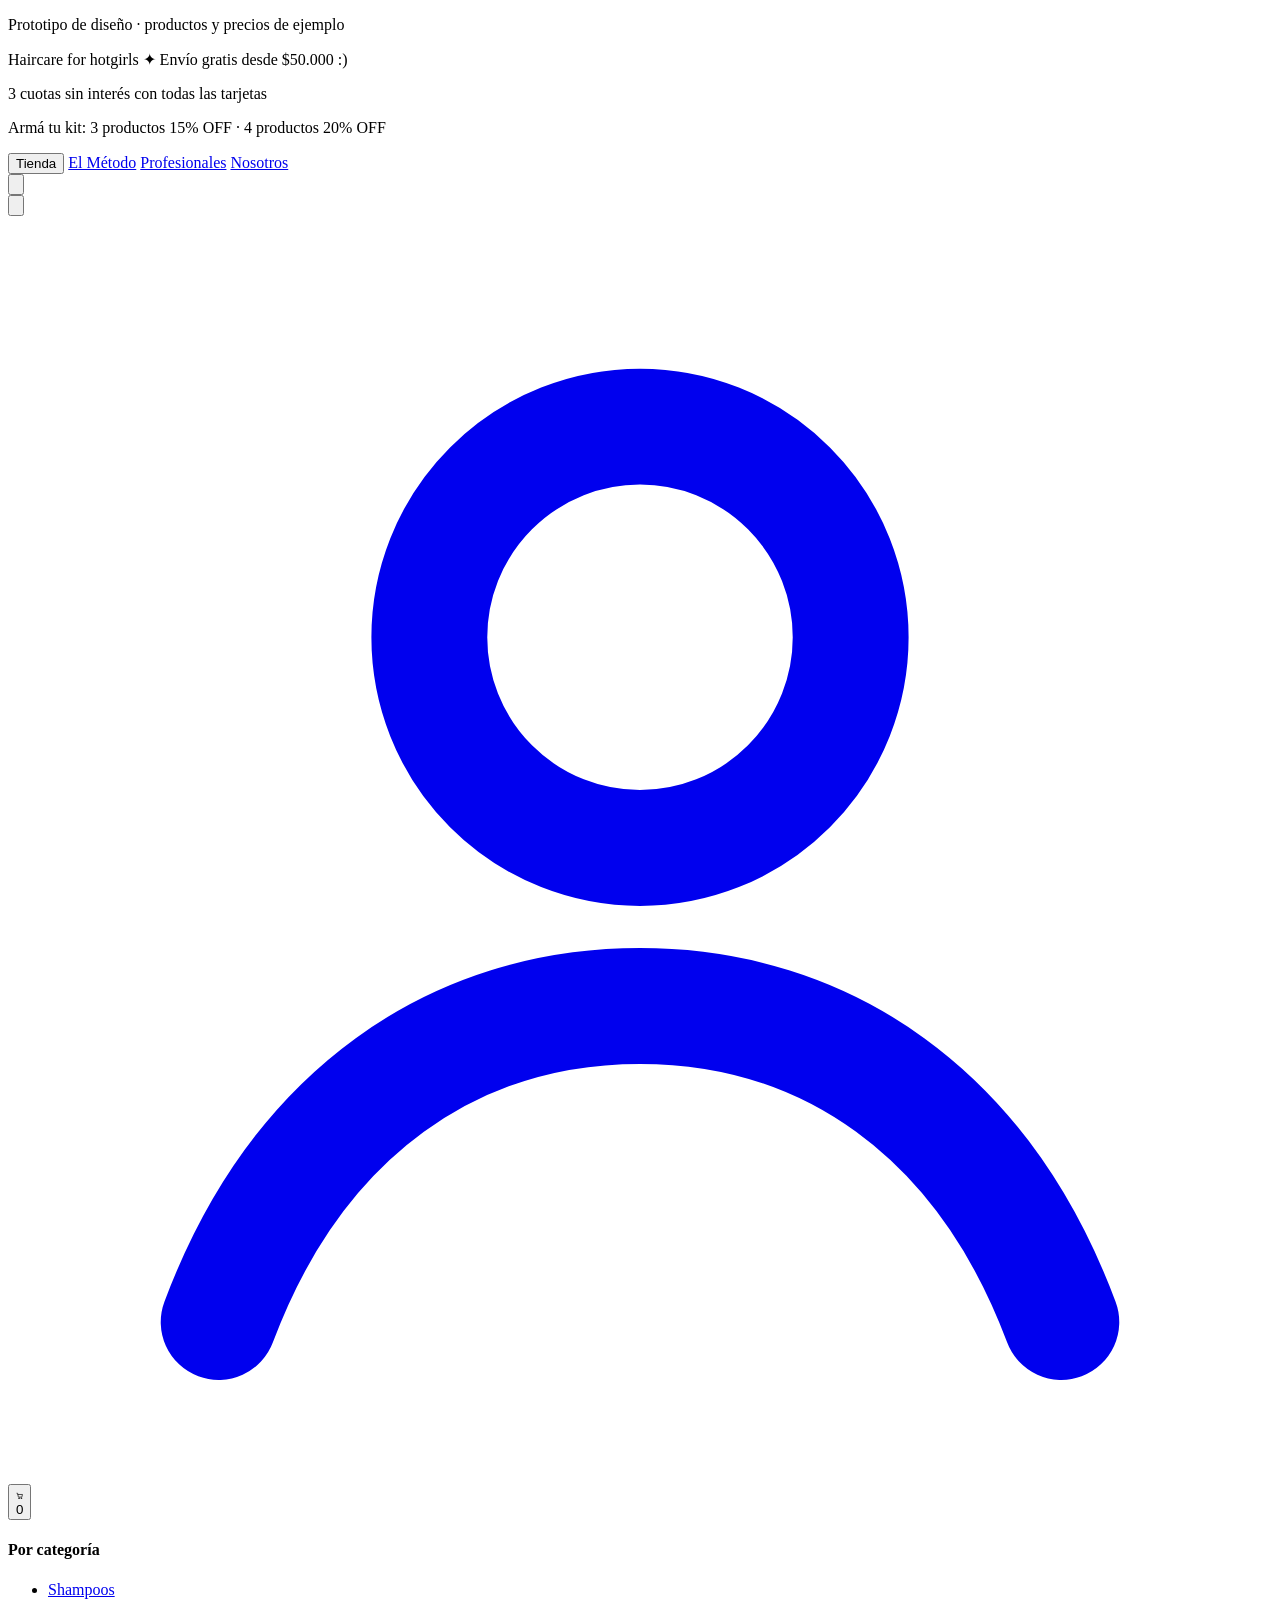
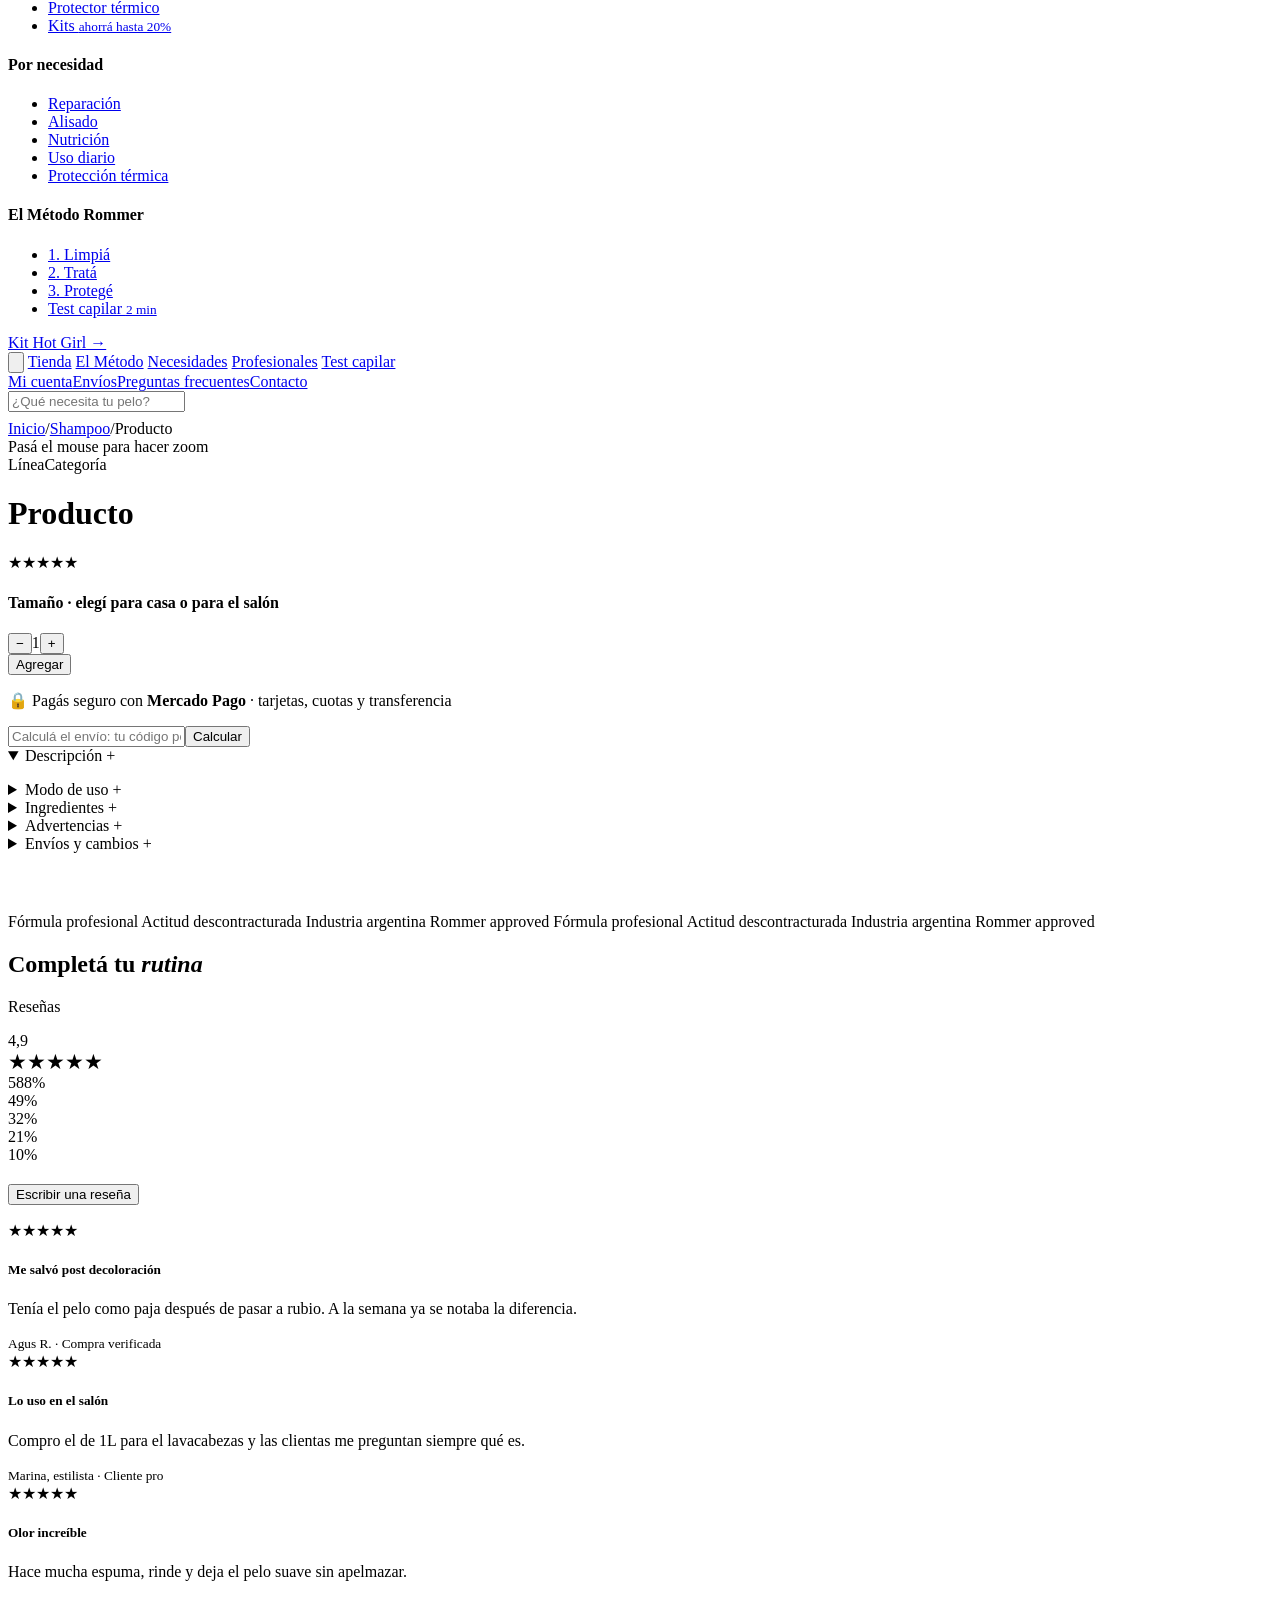
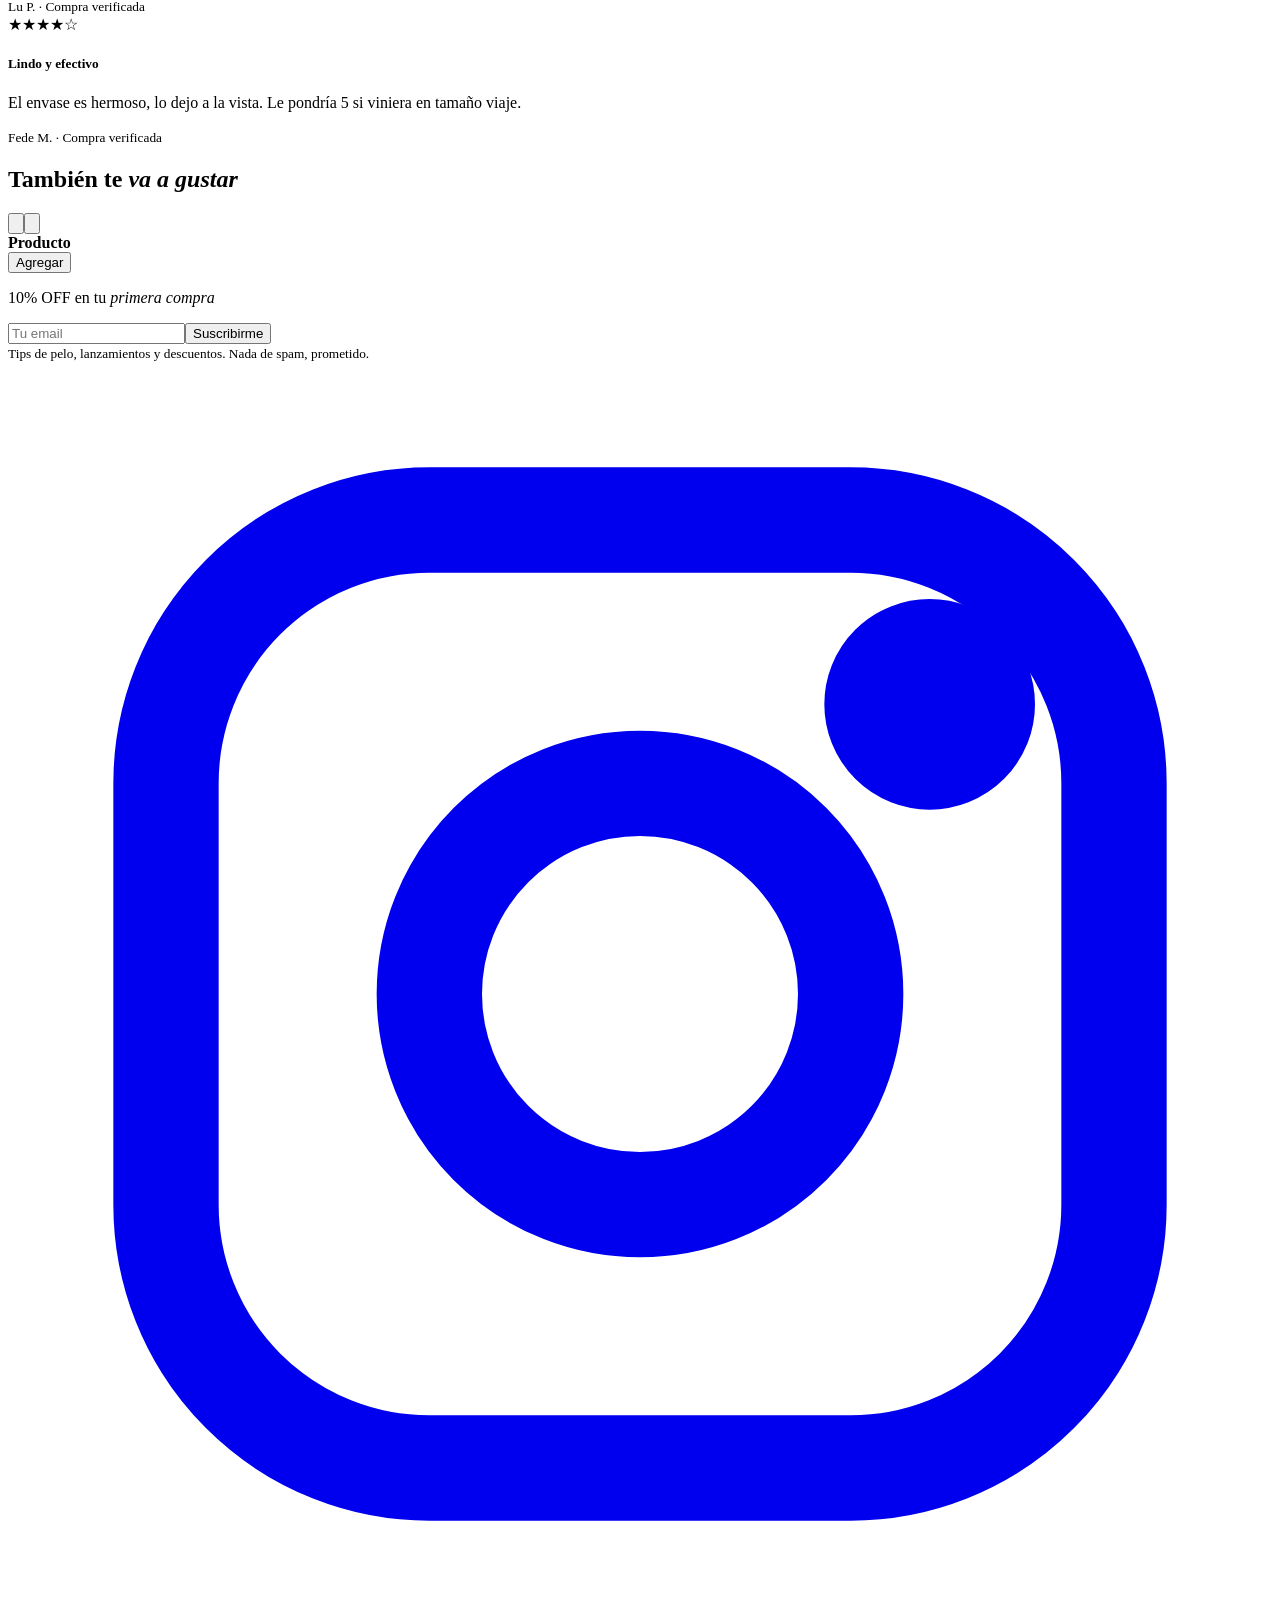
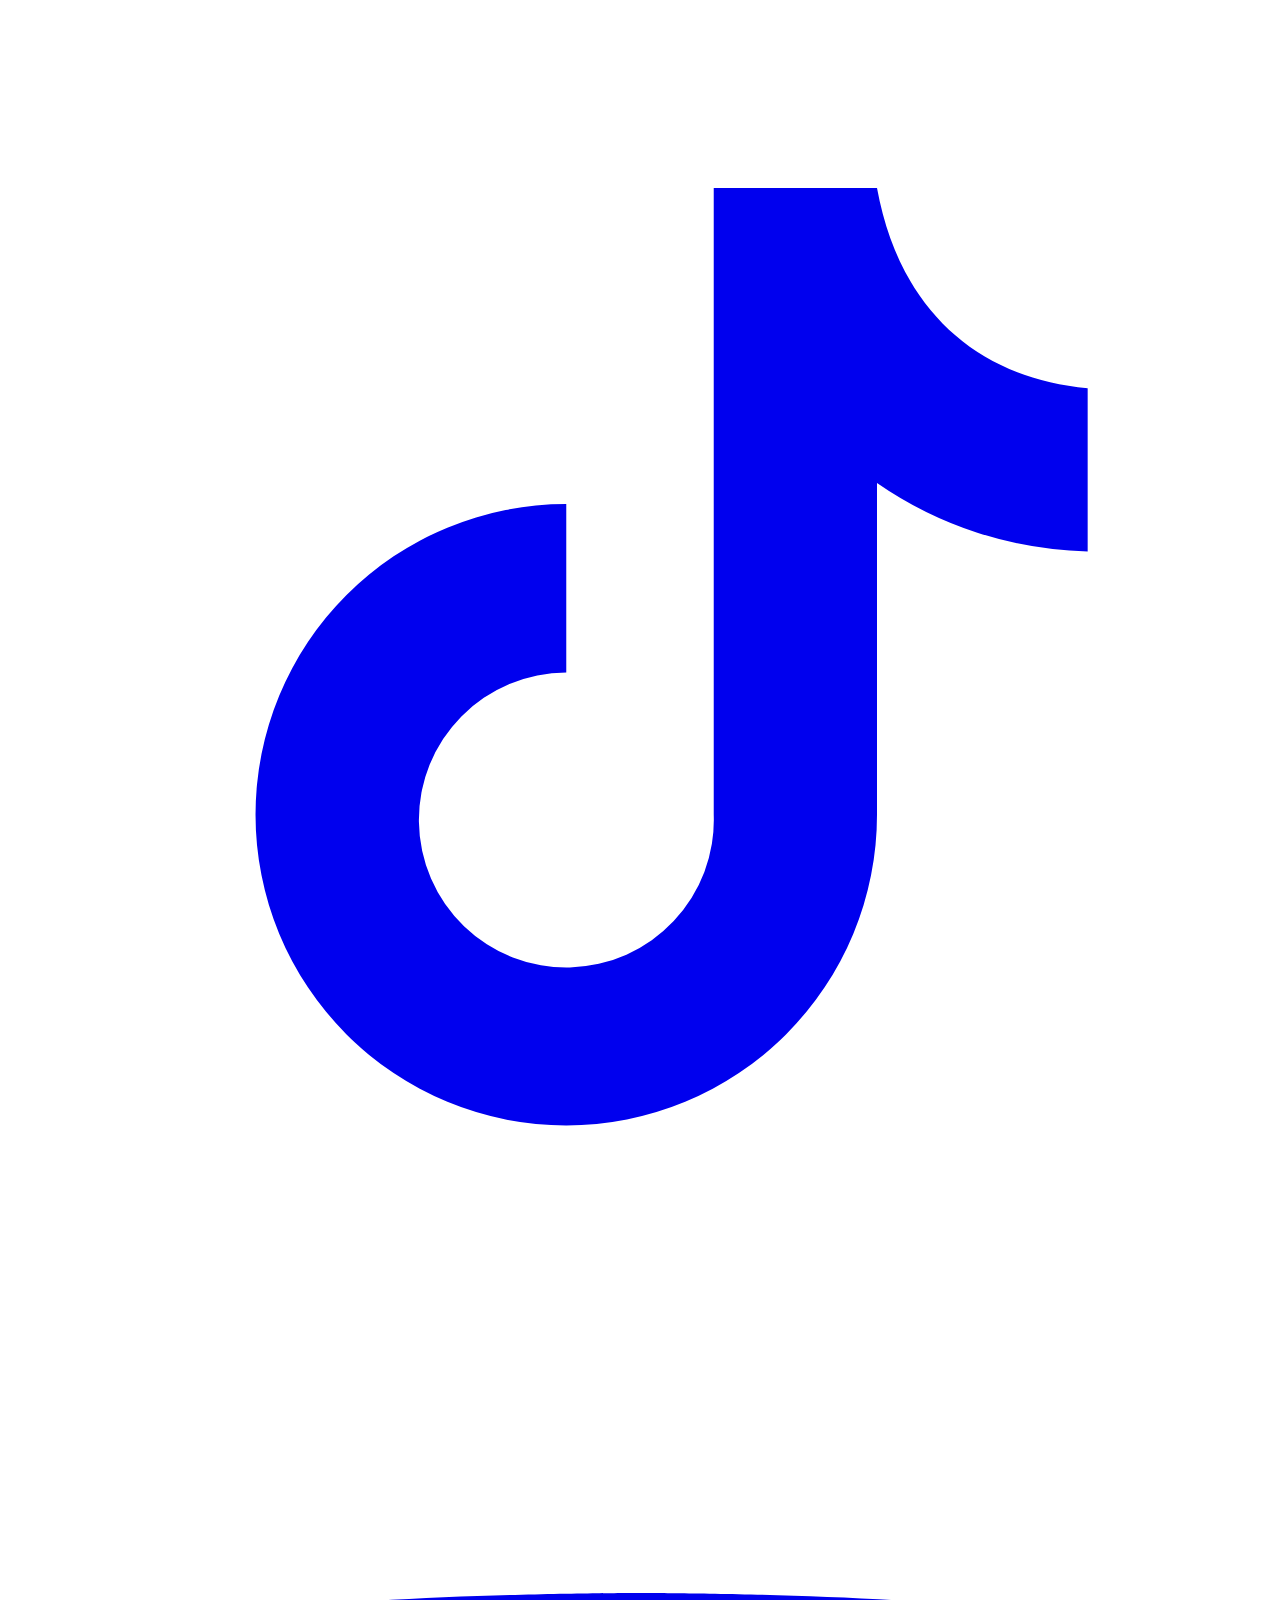
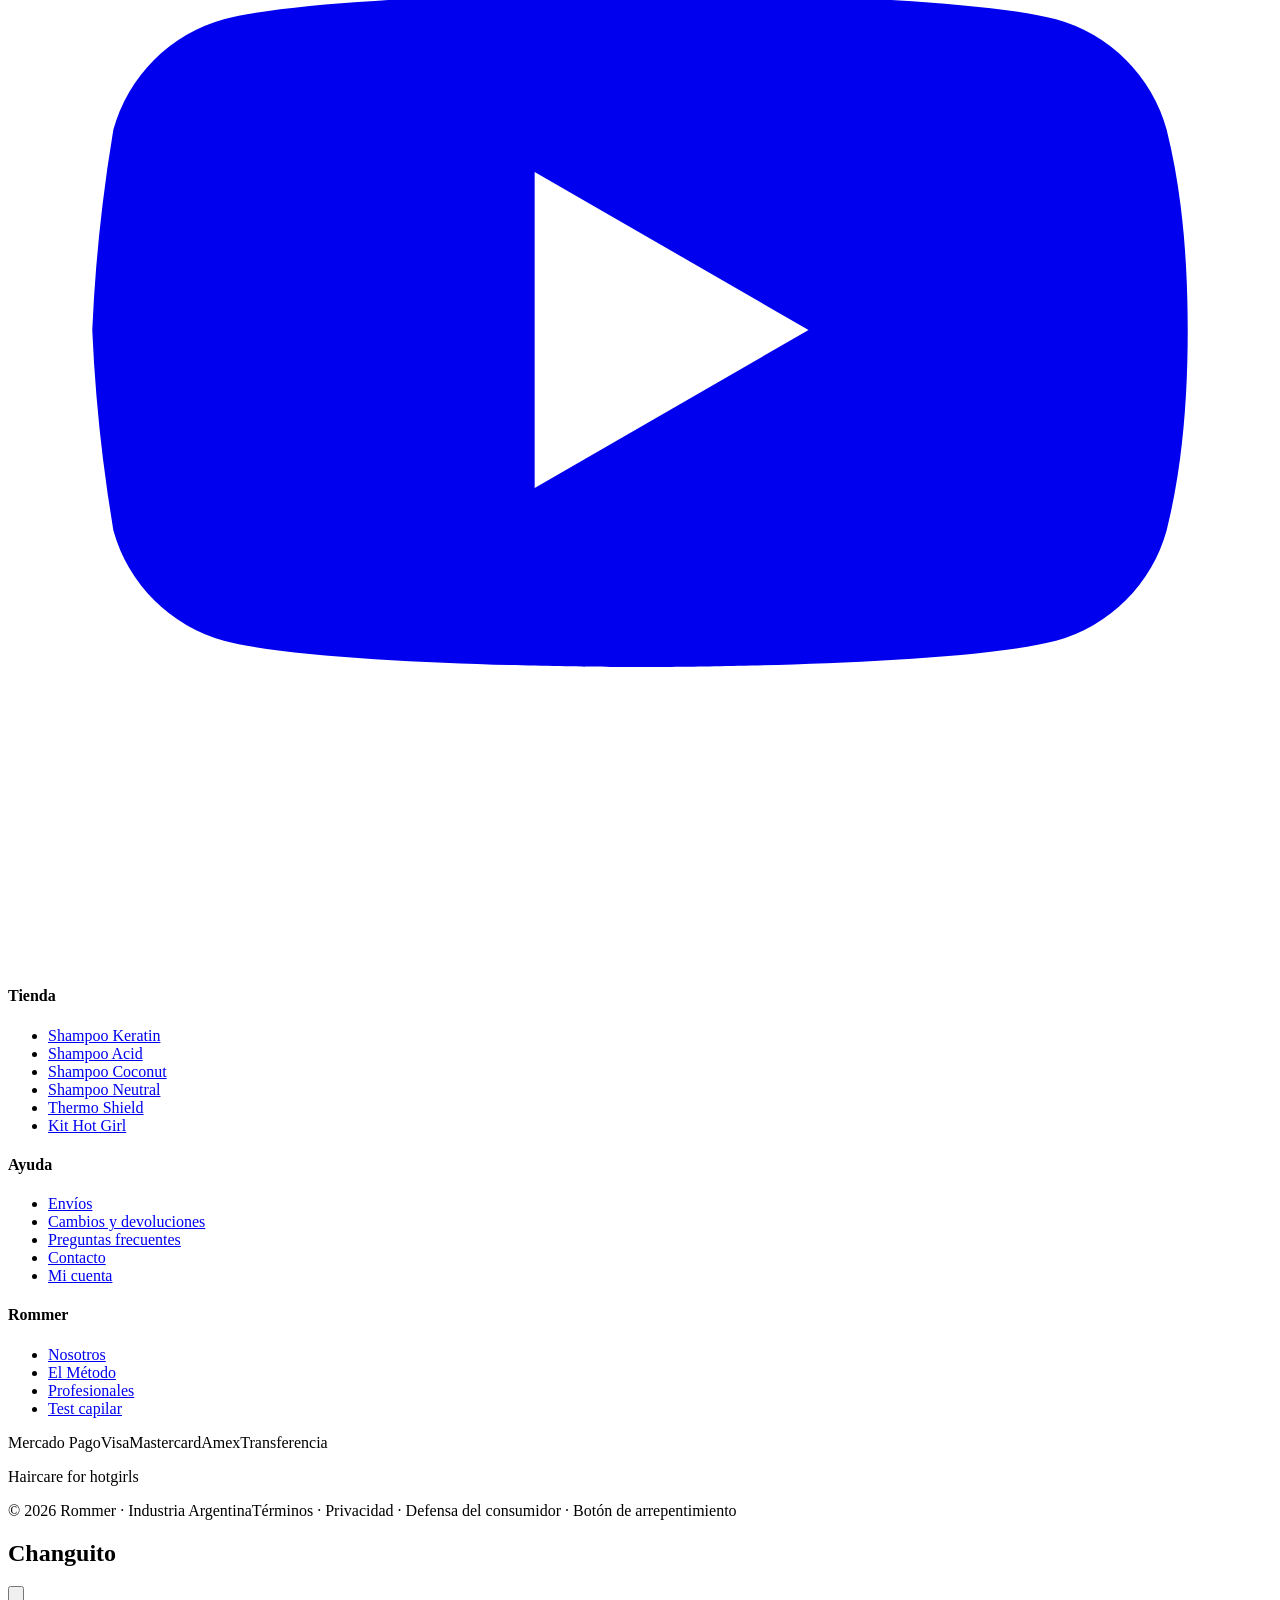
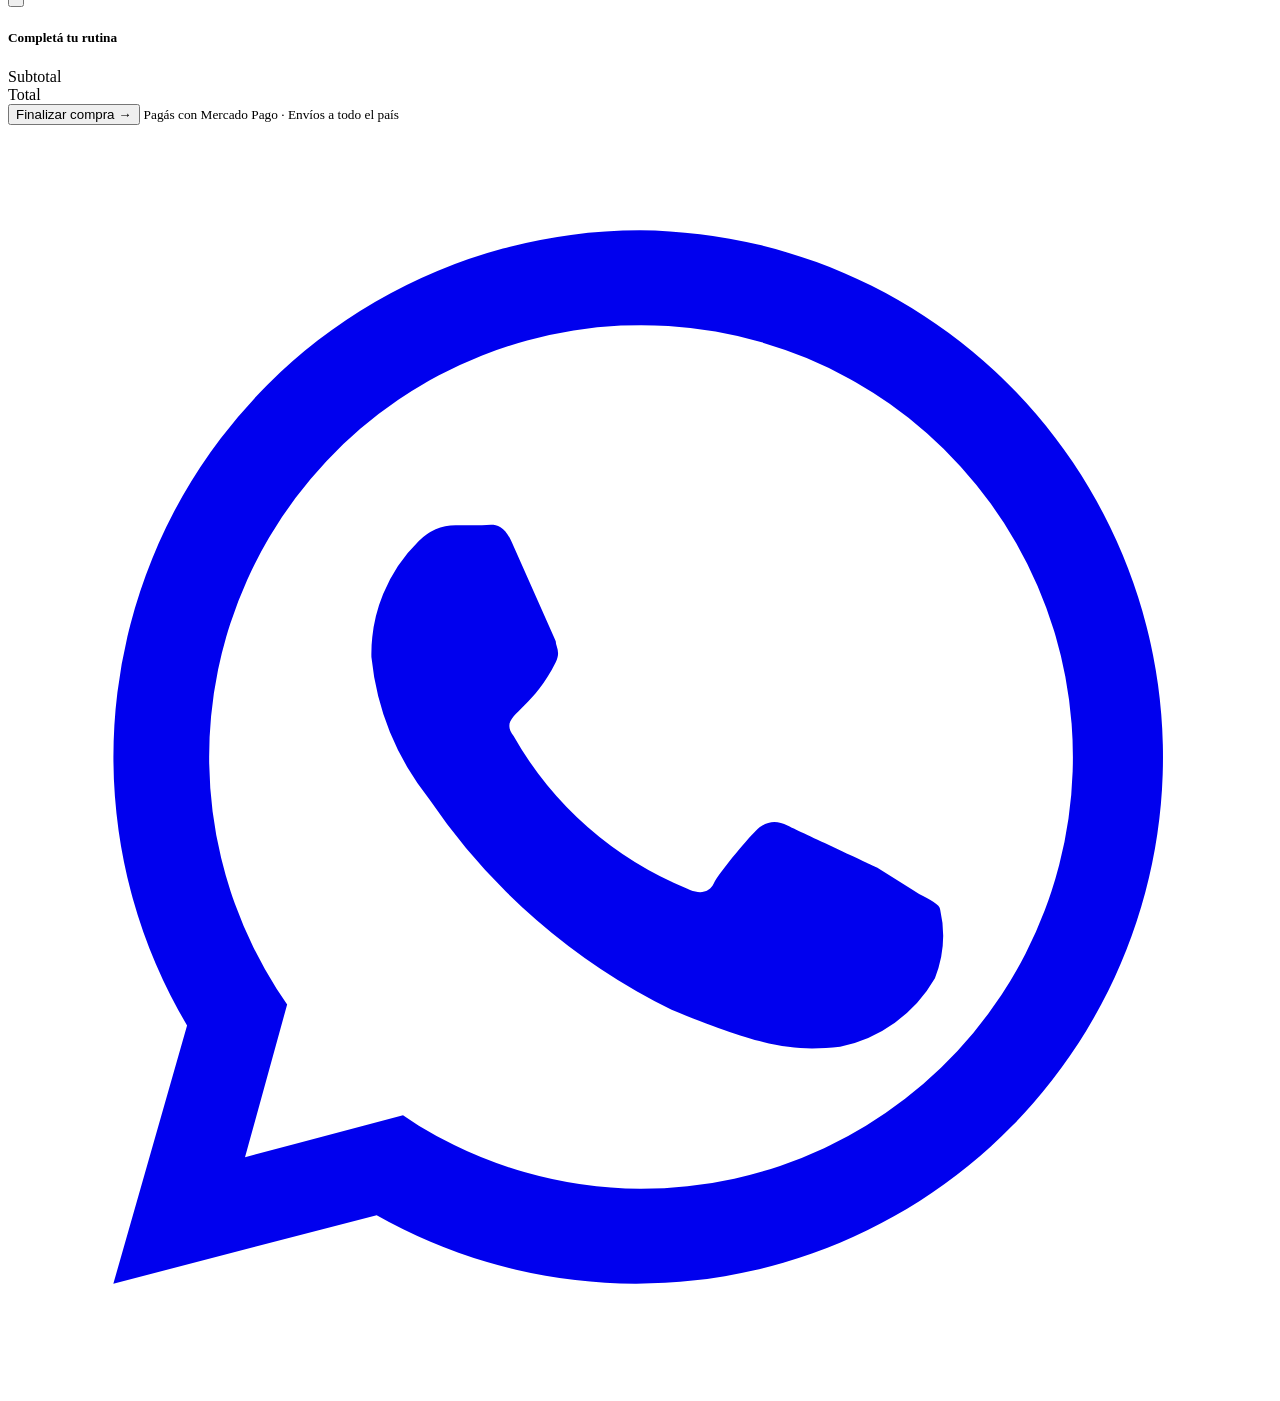
==== producto.html @ e4140d69 "Add files via upload" ====
<!doctype html>
<html lang="es-AR">
<head>
<meta charset="utf-8">
<meta name="viewport" content="width=device-width, initial-scale=1">
<title>Producto — Rommer</title>
<meta name="description" content="Rommer: fórmula profesional, actitud descontracturada. Shampoo, acondicionador, máscaras y tratamientos para usar en casa o en el salón.">
<link rel="preload" href="assets/fonts/blur-medium.woff2" as="font" type="font/woff2" crossorigin>
<link rel="preload" href="assets/fonts/fredoka-latin-standard-normal.woff2" as="font" type="font/woff2" crossorigin>
<link rel="preload" href="assets/fonts/inter-latin-wght-normal.woff2" as="font" type="font/woff2" crossorigin>
<link rel="stylesheet" href="vendor/swiper-bundle.min.css">
<link rel="stylesheet" href="vendor/lenis.css">
<link rel="stylesheet" href="assets/css/rommer.css">
</head>
<body data-page="product">

<!-- 1. Barra de anuncio -->
<div class="announce" role="region" aria-label="Novedades">
  <div class="announce__pill">
    <p class="announce__msg">Prototipo de diseño · productos y precios de ejemplo</p>
    <p class="announce__msg">Haircare for hotgirls ✦ Envío gratis desde $50.000 :)</p>
    <p class="announce__msg">3 cuotas sin interés con todas las tarjetas</p>
    <p class="announce__msg">Armá tu kit: 3 productos 15% OFF · 4 productos 20% OFF</p>
  </div>
</div>

<!-- 2. Header -->
<header class="header">
  <div class="header__bar">
    <nav class="header__nav" aria-label="Principal">
      <button class="js-mega" aria-expanded="false" aria-controls="mega">Tienda</button>
      <a href="index.html#metodo">El Método</a>
      <a href="index.html#profesionales">Profesionales</a>
      <a href="#" class="js-soon" data-soon="La página Nosotros la armamos en la próxima etapa">Nosotros</a>
    </nav>
    <button class="icon-btn burger js-burger" aria-label="Abrir menú"><svg viewBox="0 0 24 24" fill="none" stroke="currentColor" stroke-width="2.2" stroke-linecap="round"><path d="M4 8h16M4 16h11"/></svg></button>
    <a class="header__logo" href="index.html" aria-label="Rommer, inicio"><span class="logo-img"></span></a>
    <div class="header__actions">
      <button class="icon-btn js-search" aria-label="Buscar"><svg viewBox="0 0 24 24" fill="none" stroke="currentColor" stroke-width="2.2" stroke-linecap="round"><circle cx="11" cy="11" r="6.5"/><path d="m20 20-4-4"/></svg></button>
      <a class="icon-btn header__search-desk js-soon" href="#" data-soon="Mi cuenta la conecta WooCommerce en WordPress" aria-label="Mi cuenta"><svg viewBox="0 0 24 24" fill="none" stroke="currentColor" stroke-width="2.2" stroke-linecap="round"><circle cx="12" cy="8" r="4"/><path d="M4 21c1.5-4 4.5-6 8-6s6.5 2 8 6"/></svg></a>
      <button class="icon-btn cart-btn js-open-cart" aria-label="Abrir changuito"><svg viewBox="0 0 24 24" fill="none" stroke="currentColor" stroke-width="2.2" stroke-linecap="round" stroke-linejoin="round"><path d="M3 4h2.2l2.3 11.2a1.5 1.5 0 0 0 1.5 1.2h8.6a1.5 1.5 0 0 0 1.5-1.1L21 8H6.2"/><circle cx="9.5" cy="20" r="1.3"/><circle cx="17" cy="20" r="1.3"/></svg><span class="cart-count">0</span></button>
    </div>
  </div>
  <!-- Mega-menú -->
  <div class="mega" id="mega">
    <div><h4>Por categoría</h4><ul>
      <li><a href="index.html#mas-vendidos">Shampoos</a></li><li><a href="producto.html#thermo-shield">Protector térmico</a></li><li><a href="producto.html#kit-hot-girl">Kits <small>ahorrá hasta 20%</small></a></li></ul></div>
    <div><h4>Por necesidad</h4><ul>
      <li><a href="producto.html#shampoo-keratin">Reparación</a></li><li><a href="producto.html#shampoo-acid">Alisado</a></li><li><a href="producto.html#shampoo-coconut">Nutrición</a></li><li><a href="producto.html#shampoo-neutral">Uso diario</a></li><li><a href="producto.html#thermo-shield">Protección térmica</a></li></ul></div>
    <div><h4>El Método Rommer</h4><ul>
      <li><a href="index.html#metodo">1. Limpiá</a></li><li><a href="index.html#metodo">2. Tratá</a></li><li><a href="index.html#metodo">3. Protegé</a></li><li><a href="#" class="js-quiz">Test capilar <small>2 min</small></a></li></ul></div>
    <a class="mega__feature" href="producto.html#kit-hot-girl"><img src="assets/img/m-hotgirls.webp" alt="" loading="lazy" style="object-position:50% 30%"><span class="btn btn--cream btn--sm">Kit Hot Girl →</span></a>
  </div>
</header>

<!-- Menú mobile -->
<nav class="mmenu" aria-label="Menú mobile">
  <button class="icon-btn mmenu__close js-close" aria-label="Cerrar menú"><svg viewBox="0 0 24 24" fill="none" stroke="currentColor" stroke-width="2.2" stroke-linecap="round"><path d="M6 6l12 12M18 6 6 18"/></svg></button>
  <a class="big" href="index.html#mas-vendidos">Tienda</a>
  <a class="big" href="index.html#metodo">El Método</a>
  <a class="big" href="index.html#necesidades">Necesidades</a>
  <a class="big" href="index.html#profesionales">Profesionales</a>
  <a class="big js-quiz" href="#">Test capilar</a>
  <div class="mmenu__small"><a href="#">Mi cuenta</a><a href="#">Envíos</a><a href="#">Preguntas frecuentes</a><a href="#">Contacto</a></div>
</nav>

<!-- Buscador -->
<div class="search" role="dialog" aria-label="Buscar productos">
  <div class="search__box">
    <input class="search__input" type="search" placeholder="¿Qué necesita tu pelo?" aria-label="Buscar">
    <div class="search__results"></div>
  </div>
</div>

<main style="padding-top:8px">
  <div class="wrap">
    <nav class="crumbs" aria-label="Migas"><a href="index.html">Inicio</a><span>/</span><a href="index.html#mas-vendidos" class="js-p-crumb-cat">Shampoo</a><span>/</span><span class="js-p-name">Producto</span></nav>
    <div class="pdp">
      <!-- Galería -->
      <div class="gallery">
        <div class="gallery__thumbs"></div>
        <div class="gallery__main">
          <div class="swiper"><div class="swiper-wrapper"></div><div class="swiper-pagination"></div></div>
          <span class="zoom-hint">Pasá el mouse para hacer zoom</span>
          <span class="sticker spin-slow" data-sticker="proheart" style="z-index:3"></span>
        </div>
      </div>
      <!-- Info -->
      <div class="info">
        <div class="info__top"><span class="chip js-p-badge" hidden></span><span class="chip chip--line js-p-line">Línea</span><span class="chip chip--pink js-p-cat">Categoría</span></div>
        <h1 class="display js-p-name">Producto</h1>
        <div class="info__rating"><span class="stars">★★★★★</span><a href="#resenas" class="js-p-rating"></a></div>
        <p class="info__desc"><strong class="js-p-claim"></strong> <span class="js-p-desc"></span></p>
        <div class="price"><span class="price__now"></span><span class="price__was" hidden></span><span class="price__off" hidden></span><span class="price__cuotas"></span></div>
        <div class="opt"><h4>Tamaño <span>· elegí para casa o para el salón</span></h4><div class="sizes"></div></div>
        <div class="buy">
          <div class="qty"><button type="button" data-pq="-1" aria-label="Restar">−</button><output>1</output><button type="button" data-pq="1" aria-label="Sumar">+</button></div>
          <button class="add-btn js-buy" type="button"><span>Agregar</span><span class="js-buy-total"></span></button>
        </div>
        <p class="mp-note">🔒 Pagás seguro con <b>Mercado Pago</b> · tarjetas, cuotas y transferencia</p>
        <form class="ship-calc"><input inputmode="numeric" placeholder="Calculá el envío: tu código postal" aria-label="Código postal"><button class="btn btn--ink btn--sm" type="submit">Calcular</button></form>
        <div class="ship-calc__res" aria-live="polite"></div>
        <div class="benefit-chips"></div>
        <div class="acc">
          <details open><summary>Descripción <span class="pm">+</span></summary><div class="acc__body"><p class="js-p-longdesc"></p></div></details>
          <details><summary>Modo de uso <span class="pm">+</span></summary><div class="acc__body"><p class="js-p-uso"></p></div></details>
          <details><summary>Ingredientes <span class="pm">+</span></summary><div class="acc__body"><p class="ingr js-p-ingr"></p></div></details>
          <details><summary>Advertencias <span class="pm">+</span></summary><div class="acc__body"><p>Suspendé el uso si notás alguna reacción desfavorable. Evitá el contacto con los ojos; si ocurre, enjuagá con abundante agua. No dejar al alcance de los niños. Este producto no está formulado para uso en niños.</p></div></details>
          <details><summary>Envíos y cambios <span class="pm">+</span></summary><div class="acc__body"><p>Envíos a todo el país con Andreani y Correo Argentino. Retiro gratis en local. Tenés 30 días para cambios. (Texto de ejemplo.)</p></div></details>
        </div>
      </div>
    </div>
  </div>

  <!-- Marquee -->
  <div class="marquee benefits" style="--dur:40s;margin-top:60px">
    <div class="marquee__track">
      <span class="marquee__item">Fórmula profesional <span class="r-dot"></span> Actitud descontracturada <span class="r-dot"></span> Industria argentina <span class="r-dot"></span> Rommer approved <span class="r-dot"></span></span>
      <span class="marquee__item" aria-hidden="true">Fórmula profesional <span class="r-dot"></span> Actitud descontracturada <span class="r-dot"></span> Industria argentina <span class="r-dot"></span> Rommer approved <span class="r-dot"></span></span>
    </div>
  </div>

  <!-- Completá tu rutina -->
  <section class="section section--tight">
    <div class="routine">
      <div class="section-head reveal"><h2 class="mix">Completá tu <em>rutina</em></h2><span class="sticker float" data-sticker="smiley" style="position:static;width:96px"></span></div>
      <div class="routine__grid"></div>
    </div>
  </section>

  <!-- Reseñas -->
  <section class="section section--tight" id="resenas">
    <div class="wrap rev-sum">
      <div class="reveal">
        <p class="eyebrow"><span class="r-dot"></span>Reseñas</p>
        <div class="rev-sum__score">4,9</div>
        <span class="stars" style="font-size:1.3rem">★★★★★</span>
        <div class="bars">
          <div><span>5</span><i style="--w:88%"></i><span>88%</span></div>
          <div><span>4</span><i style="--w:9%"></i><span>9%</span></div>
          <div><span>3</span><i style="--w:2%"></i><span>2%</span></div>
          <div><span>2</span><i style="--w:1%"></i><span>1%</span></div>
          <div><span>1</span><i style="--w:0%"></i><span>0%</span></div>
        </div>
        <p style="margin-top:20px"><button class="btn btn--line btn--sm js-soon" data-soon="Las reseñas las maneja el plugin de reseñas en WordPress">Escribir una reseña</button></p>
      </div>
      <div class="rev-list">
        <article class="rev-item reveal"><span class="stars">★★★★★</span><h5>Me salvó post decoloración</h5><p>Tenía el pelo como paja después de pasar a rubio. A la semana ya se notaba la diferencia.</p><small>Agus R. · <span class="verified">Compra verificada</span></small></article>
        <article class="rev-item reveal"><span class="stars">★★★★★</span><h5>Lo uso en el salón</h5><p>Compro el de 1L para el lavacabezas y las clientas me preguntan siempre qué es.</p><small>Marina, estilista · <span class="verified">Cliente pro</span></small></article>
        <article class="rev-item reveal"><span class="stars">★★★★★</span><h5>Olor increíble</h5><p>Hace mucha espuma, rinde y deja el pelo suave sin apelmazar.</p><small>Lu P. · <span class="verified">Compra verificada</span></small></article>
        <article class="rev-item reveal"><span class="stars">★★★★☆</span><h5>Lindo y efectivo</h5><p>El envase es hermoso, lo dejo a la vista. Le pondría 5 si viniera en tamaño viaje.</p><small>Fede M. · <span class="verified">Compra verificada</span></small></article>
      </div>
    </div>
  </section>

  <!-- Relacionados -->
  <section class="section section--tight" data-carousel-wrap>
    <div class="wrap">
      <div class="section-head reveal"><h2 class="mix">También te <em>va a gustar</em></h2><div class="section-head__side"><button class="round-arrow js-prev" aria-label="Anterior"><svg viewBox="0 0 24 24" fill="none" stroke="currentColor" stroke-width="2.2" stroke-linecap="round" stroke-linejoin="round"><path d="M19 12H5M11 6l-6 6 6 6"/></svg></button><button class="round-arrow js-next" aria-label="Siguiente"><svg viewBox="0 0 24 24" fill="none" stroke="currentColor" stroke-width="2.2" stroke-linecap="round" stroke-linejoin="round"><path d="M5 12h14M13 6l6 6-6 6"/></svg></button></div></div>
      <div class="swiper carousel" data-related data-products=""><div class="swiper-wrapper"></div></div>
      <div class="r-progress" aria-hidden="true"><div class="r-progress__fill"></div><div class="r-progress__knob"><span class="r-dot"></span></div></div>
    </div>
  </section>
</main>

<!-- Barra de compra fija (mobile) -->
<div class="sticky-buy"><div class="sticky-buy__t"><b class="js-p-name">Producto</b><small class="js-sticky-price"></small></div><button class="add-btn js-buy" type="button"><span>Agregar</span></button></div>

<!-- 18. Footer -->
<footer class="footer">
  <div class="footer__card">
    <div class="footer__top">
      <div class="news">
        <p class="mix">10% OFF en tu <em>primera compra</em></p>
        <form data-demo="¡Listo! Tu código es HOLAROMMER10 <3"><input type="email" placeholder="Tu email" aria-label="Email" required><button class="btn btn--ink btn--sm" type="submit">Suscribirme</button></form>
        <small>Tips de pelo, lanzamientos y descuentos. Nada de spam, prometido.</small>
        <div class="socials">
          <a href="https://www.instagram.com/" target="_blank" rel="noopener" aria-label="Instagram"><svg viewBox="0 0 24 24" fill="none" stroke="currentColor" stroke-width="2"><rect x="3" y="3" width="18" height="18" rx="5"/><circle cx="12" cy="12" r="4"/><circle cx="17.5" cy="6.5" r="1" fill="currentColor"/></svg></a>
          <a href="#" aria-label="TikTok"><svg viewBox="0 0 24 24" fill="currentColor"><path d="M16.5 3c.4 2.2 1.8 3.6 4 3.8v3.1a7.3 7.3 0 0 1-4-1.3v6.3A5.9 5.9 0 1 1 10.6 9v3.2a2.8 2.8 0 1 0 2.8 2.7V3h3.1Z"/></svg></a>
          <a href="#" aria-label="YouTube"><svg viewBox="0 0 24 24" fill="currentColor"><path d="M22 8.2a3 3 0 0 0-2.1-2.1C18 5.6 12 5.6 12 5.6s-6 0-7.9.5A3 3 0 0 0 2 8.2 31 31 0 0 0 1.6 12 31 31 0 0 0 2 15.8a3 3 0 0 0 2.1 2.1c1.9.5 7.9.5 7.9.5s6 0 7.9-.5a3 3 0 0 0 2.1-2.1c.3-1.2.4-2.5.4-3.8s-.1-2.6-.4-3.8ZM10 15V9l5.2 3L10 15Z"/></svg></a>
        </div>
      </div>
      <div><h4>Tienda</h4><ul><li><a href="producto.html#shampoo-keratin">Shampoo Keratin</a></li><li><a href="producto.html#shampoo-acid">Shampoo Acid</a></li><li><a href="producto.html#shampoo-coconut">Shampoo Coconut</a></li><li><a href="producto.html#shampoo-neutral">Shampoo Neutral</a></li><li><a href="producto.html#thermo-shield">Thermo Shield</a></li><li><a href="producto.html#kit-hot-girl">Kit Hot Girl</a></li></ul></div>
      <div><h4>Ayuda</h4><ul><li><a href="#">Envíos</a></li><li><a href="#">Cambios y devoluciones</a></li><li><a href="#">Preguntas frecuentes</a></li><li><a href="#">Contacto</a></li><li><a href="#">Mi cuenta</a></li></ul></div>
      <div><h4>Rommer</h4><ul><li><a href="#">Nosotros</a></li><li><a href="index.html#metodo">El Método</a></li><li><a href="index.html#profesionales">Profesionales</a></li><li><a href="#" class="js-quiz">Test capilar</a></li></ul>
        <div class="pay"><span>Mercado Pago</span><span>Visa</span><span>Mastercard</span><span>Amex</span><span>Transferencia</span></div></div>
    </div>
    <p class="footer__tag"><span class="r-dot"></span> Haircare for hotgirls</p>
    <div class="footer__word" aria-hidden="true"><span class="js-wordmark"></span></div>
    <div class="footer__legal"><span>© 2026 Rommer · Industria Argentina</span><span>Términos · Privacidad · Defensa del consumidor · Botón de arrepentimiento</span></div>
  </div>
</footer>

<!-- Changuito (drawer) -->
<div class="overlay" id="overlay"></div>
<aside class="drawer" id="drawer" aria-hidden="true" aria-label="Changuito" data-lenis-prevent>
  <div class="drawer__head"><h2>Changuito <small class="js-cart-n"></small></h2><button class="icon-btn js-close" aria-label="Cerrar changuito"><svg viewBox="0 0 24 24" fill="none" stroke="currentColor" stroke-width="2.2" stroke-linecap="round"><path d="M6 6l12 12M18 6 6 18"/></svg></button></div>
  <div class="ship"><p></p><div class="ship__bar"><div class="ship__fill"></div><div class="ship__knob"><span class="r-dot"></span></div></div></div>
  <div class="kit-msg" hidden></div>
  <div class="drawer__body"></div>
  <div class="upsell"><h5>Completá tu rutina</h5><div class="upsell__row"></div></div>
  <div class="drawer__foot">
    <div class="tot"><span>Subtotal</span><span class="js-sub"></span></div>
    <div class="tot tot--disc js-disc-row" hidden><span>Descuento kit</span><span class="js-disc"></span></div>
    <div class="tot tot--big"><span>Total</span><span class="js-total"></span></div>
    <small class="js-cuotas"></small>
    <button class="btn btn--ink btn--block js-checkout" type="button">Finalizar compra <span class="arrow">→</span></button>
    <small>Pagás con Mercado Pago · Envíos a todo el país</small>
  </div>
</aside>

<a class="wa" href="https://wa.me/5491100000000" target="_blank" rel="noopener" aria-label="Escribinos por WhatsApp"><svg viewBox="0 0 24 24" fill="currentColor"><path d="M12 2a10 10 0 0 0-8.6 15.1L2 22l5-1.3A10 10 0 1 0 12 2Zm0 18.2a8.2 8.2 0 0 1-4.2-1.2l-.3-.2-3 .8.8-2.9-.2-.3A8.2 8.2 0 1 1 12 20.2Zm4.5-6.1c-.2-.1-1.5-.7-1.7-.8s-.4-.1-.6.1-.7.8-.8 1-.3.2-.5.1a6.7 6.7 0 0 1-3.3-2.9c-.3-.4.3-.4.8-1.4.1-.2 0-.3 0-.4l-.8-1.8c-.2-.5-.4-.4-.6-.4h-.5a1 1 0 0 0-.7.3 3 3 0 0 0-.9 2.2 5.2 5.2 0 0 0 1.1 2.7 11.9 11.9 0 0 0 4.6 4c1.7.7 2.3.8 3.2.7a2.7 2.7 0 0 0 1.8-1.3 2.2 2.2 0 0 0 .1-1.3c0-.1-.2-.2-.4-.3Z"/></svg></a>

<script src="vendor/gsap.min.js"></script>
<script src="vendor/ScrollTrigger.min.js"></script>
<script src="vendor/lenis.min.js"></script>
<script src="vendor/swiper-bundle.min.js"></script>
<script src="assets/js/rommer.js"></script>
</body>
</html>
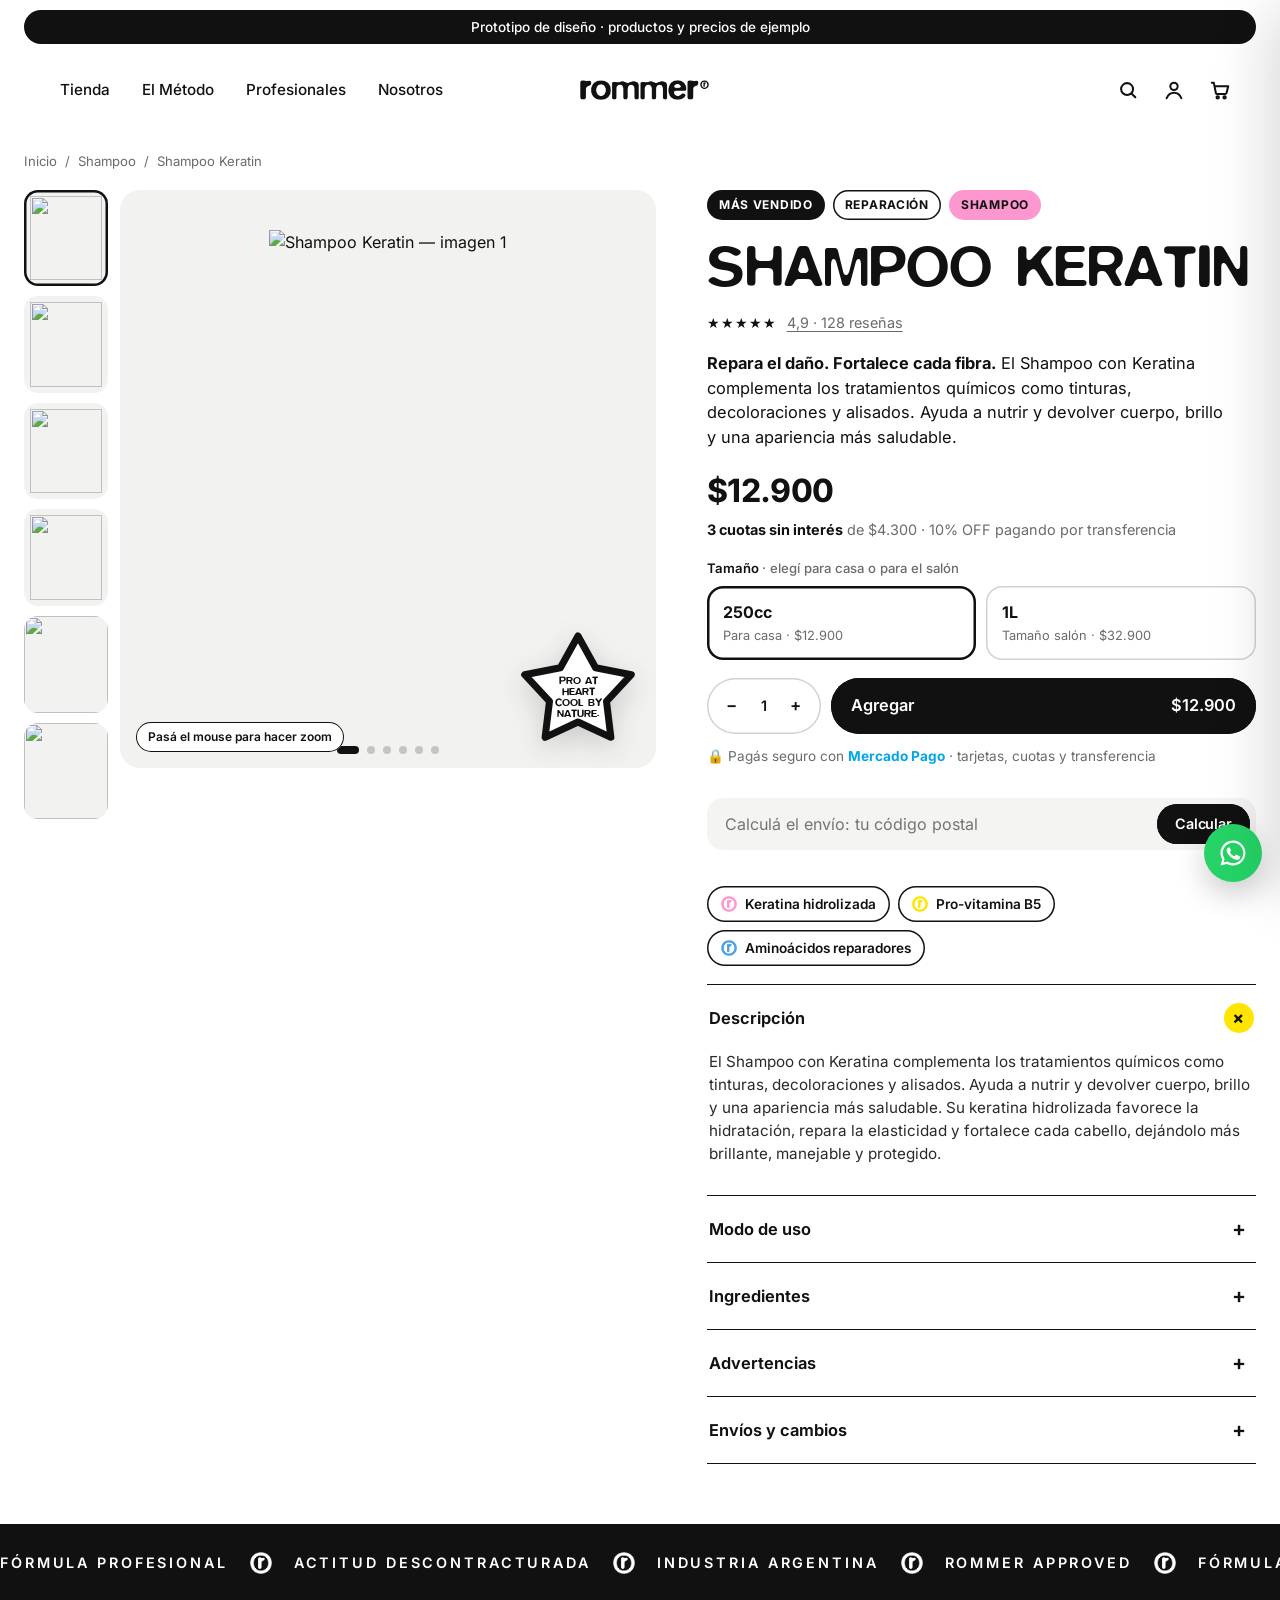
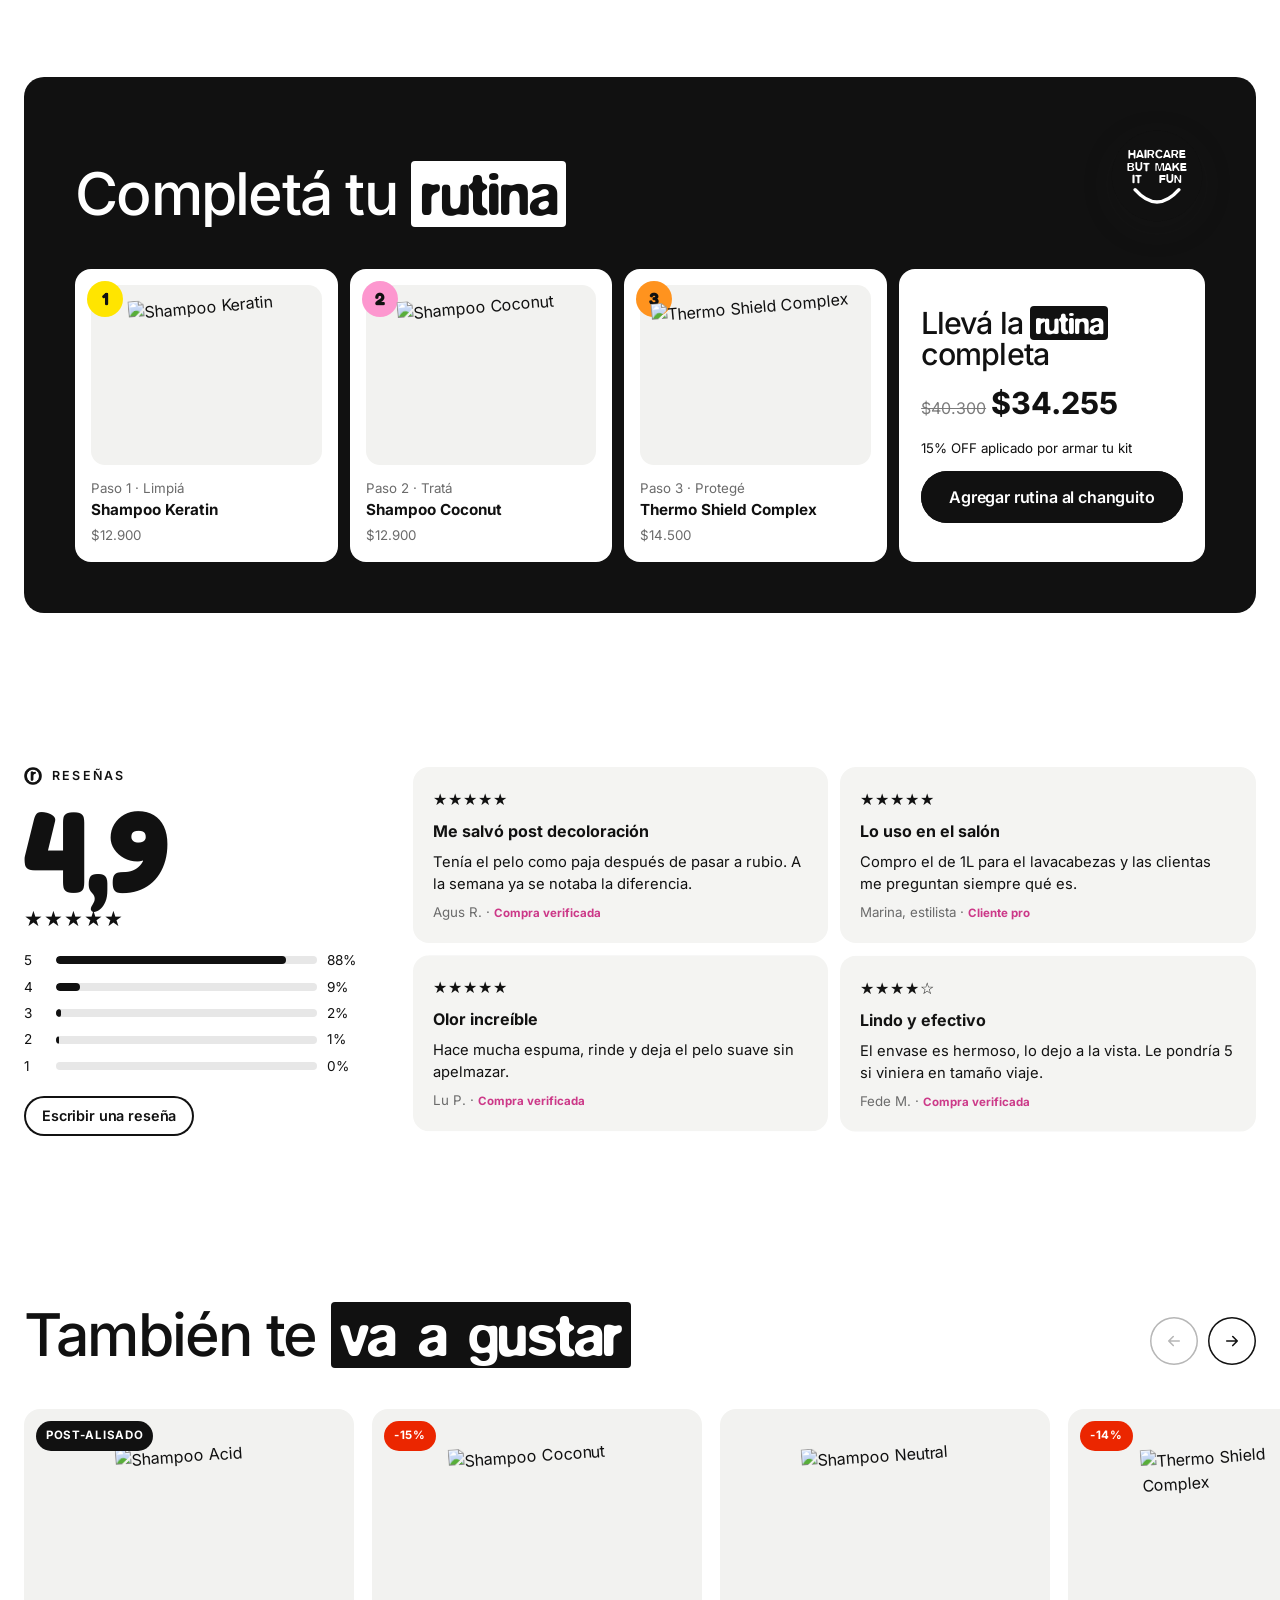
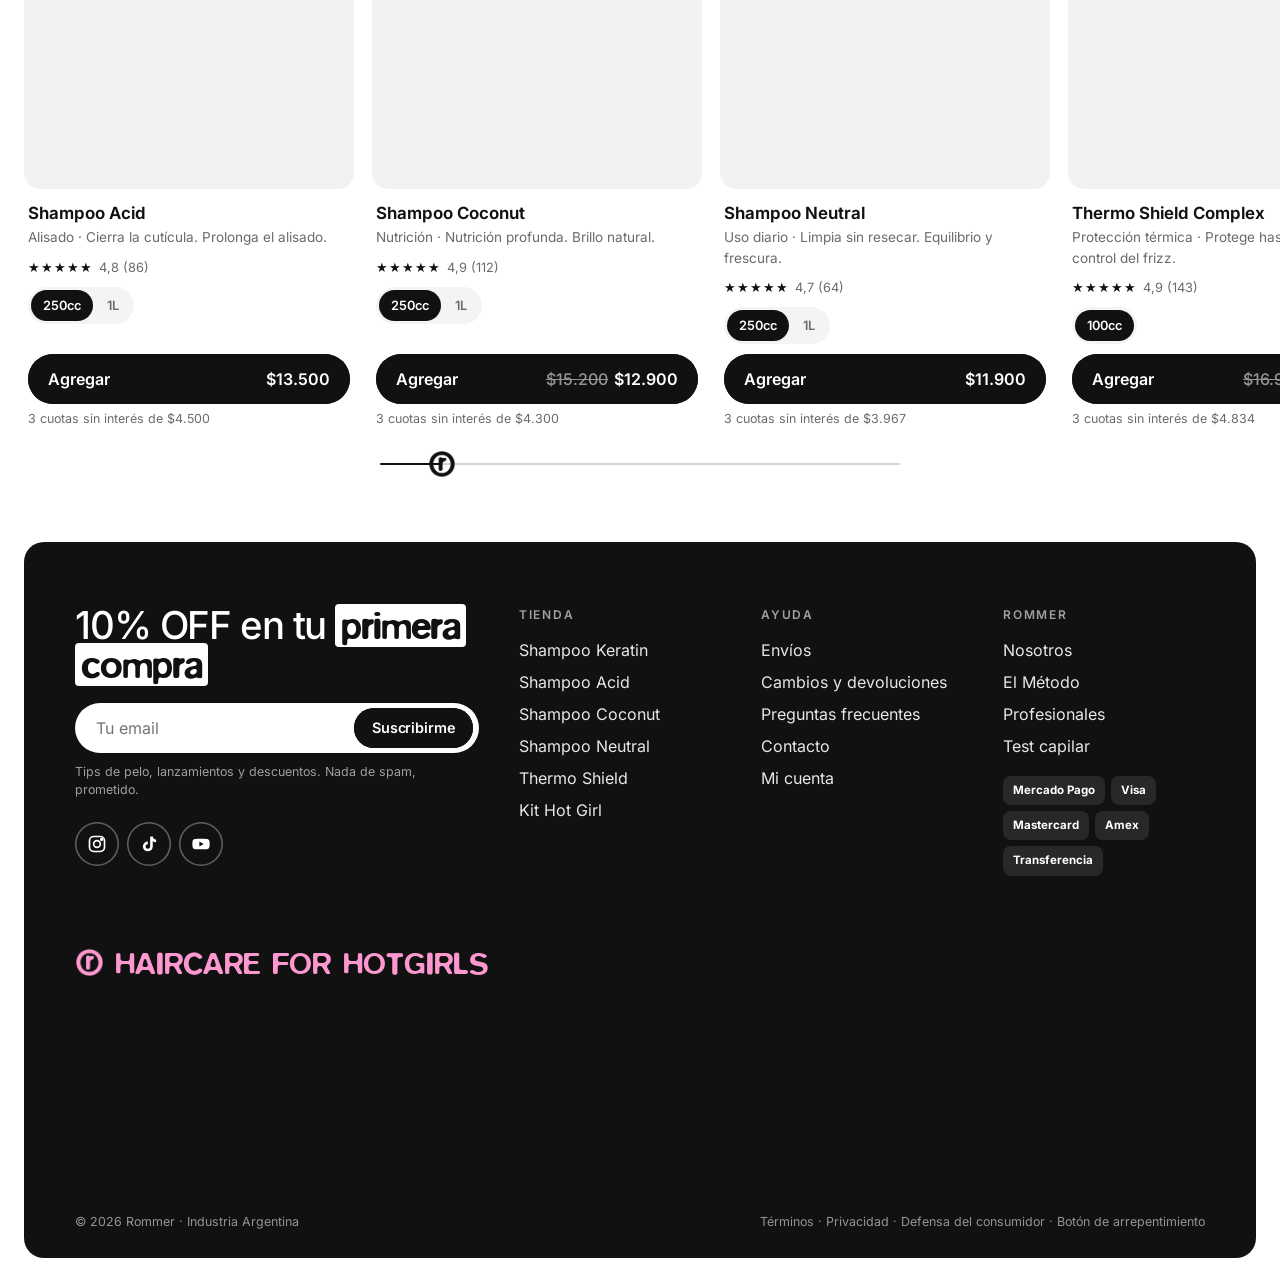
==== commit 1fb9196d: "Add files via upload" ====
--- a/producto.html
+++ b/producto.html
@@ -5,12 +5,12 @@
 <meta name="viewport" content="width=device-width, initial-scale=1">
 <title>Producto — Rommer</title>
 <meta name="description" content="Rommer: fórmula profesional, actitud descontracturada. Shampoo, acondicionador, máscaras y tratamientos para usar en casa o en el salón.">
-<link rel="preload" href="assets/fonts/blur-medium.woff2" as="font" type="font/woff2" crossorigin>
-<link rel="preload" href="assets/fonts/fredoka-latin-standard-normal.woff2" as="font" type="font/woff2" crossorigin>
-<link rel="preload" href="assets/fonts/inter-latin-wght-normal.woff2" as="font" type="font/woff2" crossorigin>
-<link rel="stylesheet" href="vendor/swiper-bundle.min.css">
-<link rel="stylesheet" href="vendor/lenis.css">
-<link rel="stylesheet" href="assets/css/rommer.css">
+<link rel="preload" href="blur-medium.woff2" as="font" type="font/woff2" crossorigin>
+<link rel="preload" href="fredoka-latin-standard-normal.woff2" as="font" type="font/woff2" crossorigin>
+<link rel="preload" href="inter-latin-wght-normal.woff2" as="font" type="font/woff2" crossorigin>
+<link rel="stylesheet" href="swiper-bundle.min.css">
+<link rel="stylesheet" href="lenis.css">
+<link rel="stylesheet" href="rommer.css">
 </head>
 <body data-page="product">
 
@@ -49,7 +49,7 @@
       <li><a href="producto.html#shampoo-keratin">Reparación</a></li><li><a href="producto.html#shampoo-acid">Alisado</a></li><li><a href="producto.html#shampoo-coconut">Nutrición</a></li><li><a href="producto.html#shampoo-neutral">Uso diario</a></li><li><a href="producto.html#thermo-shield">Protección térmica</a></li></ul></div>
     <div><h4>El Método Rommer</h4><ul>
       <li><a href="index.html#metodo">1. Limpiá</a></li><li><a href="index.html#metodo">2. Tratá</a></li><li><a href="index.html#metodo">3. Protegé</a></li><li><a href="#" class="js-quiz">Test capilar <small>2 min</small></a></li></ul></div>
-    <a class="mega__feature" href="producto.html#kit-hot-girl"><img src="assets/img/m-hotgirls.webp" alt="" loading="lazy" style="object-position:50% 30%"><span class="btn btn--cream btn--sm">Kit Hot Girl →</span></a>
+    <a class="mega__feature" href="producto.html#kit-hot-girl"><img src="m-hotgirls.webp" alt="" loading="lazy" style="object-position:50% 30%"><span class="btn btn--cream btn--sm">Kit Hot Girl →</span></a>
   </div>
 </header>
 
@@ -211,10 +211,10 @@
 
 <a class="wa" href="https://wa.me/5491100000000" target="_blank" rel="noopener" aria-label="Escribinos por WhatsApp"><svg viewBox="0 0 24 24" fill="currentColor"><path d="M12 2a10 10 0 0 0-8.6 15.1L2 22l5-1.3A10 10 0 1 0 12 2Zm0 18.2a8.2 8.2 0 0 1-4.2-1.2l-.3-.2-3 .8.8-2.9-.2-.3A8.2 8.2 0 1 1 12 20.2Zm4.5-6.1c-.2-.1-1.5-.7-1.7-.8s-.4-.1-.6.1-.7.8-.8 1-.3.2-.5.1a6.7 6.7 0 0 1-3.3-2.9c-.3-.4.3-.4.8-1.4.1-.2 0-.3 0-.4l-.8-1.8c-.2-.5-.4-.4-.6-.4h-.5a1 1 0 0 0-.7.3 3 3 0 0 0-.9 2.2 5.2 5.2 0 0 0 1.1 2.7 11.9 11.9 0 0 0 4.6 4c1.7.7 2.3.8 3.2.7a2.7 2.7 0 0 0 1.8-1.3 2.2 2.2 0 0 0 .1-1.3c0-.1-.2-.2-.4-.3Z"/></svg></a>
 
-<script src="vendor/gsap.min.js"></script>
-<script src="vendor/ScrollTrigger.min.js"></script>
-<script src="vendor/lenis.min.js"></script>
-<script src="vendor/swiper-bundle.min.js"></script>
-<script src="assets/js/rommer.js"></script>
+<script src="gsap.min.js"></script>
+<script src="ScrollTrigger.min.js"></script>
+<script src="lenis.min.js"></script>
+<script src="swiper-bundle.min.js"></script>
+<script src="rommer.js"></script>
 </body>
 </html>
--- a/lenis.css
+++ b/lenis.css
@@ -0,0 +1,20 @@
+html.lenis,
+html.lenis body {
+  height: auto;
+}
+
+.lenis.lenis-smooth {
+  scroll-behavior: auto !important;
+}
+
+.lenis.lenis-smooth [data-lenis-prevent] {
+  overscroll-behavior: contain;
+}
+
+.lenis.lenis-stopped {
+  overflow: hidden;
+}
+
+.lenis.lenis-smooth iframe {
+  pointer-events: none;
+}
--- a/rommer.css
+++ b/rommer.css
@@ -0,0 +1,1057 @@
+/* =========================================================
+   ROMMER — Prototipo e-commerce
+   Tokens, base, componentes y secciones.
+   Para el paso a WordPress: este archivo va al tema hijo
+   de Hello Elementor (style.css / assets/css/rommer.css).
+   ========================================================= */
+
+/* ---------- Fuentes ----------
+   Blur Medium: tipografía display de la marca (títulos).
+   El archivo actual no tiene J, W, Z, j, k, w, z, ñ, Ñ ni números:
+   esos caracteres se completan con "Rommer Display" (Fredoka).
+   Al recibir la fuente completa, reemplazar blur-medium.woff2. */
+@font-face {
+  font-family: "Blur";
+  src: url("blur-medium.woff2") format("woff2");
+  font-weight: 100 900; font-style: normal; font-display: swap;
+}
+@font-face {
+  font-family: "Rommer Display";
+  src: url("fredoka-latin-standard-normal.woff2") format("woff2");
+  font-weight: 300 700; font-stretch: 75% 125%; font-display: swap;
+  unicode-range: U+0000-00FF, U+0131, U+0152-0153, U+02BB-02BC, U+02C6, U+02DA, U+02DC, U+2000-206F, U+20AC, U+2122, U+2191, U+2193, U+2212, U+2215, U+FEFF, U+FFFD;
+}
+@font-face {
+  font-family: "Rommer Display";
+  src: url("fredoka-latin-ext-standard-normal.woff2") format("woff2");
+  font-weight: 300 700; font-stretch: 75% 125%; font-display: swap;
+  unicode-range: U+0100-02AF, U+0304, U+0308, U+0329, U+1E00-1E9F, U+1EF2-1EFF, U+2020, U+20A0-20AB, U+20AD-20C0, U+2113, U+2C60-2C7F, U+A720-A7FF;
+}
+@font-face {
+  font-family: "Inter";
+  src: url("inter-latin-wght-normal.woff2") format("woff2");
+  font-weight: 100 900; font-style: normal; font-display: swap;
+}
+@font-face {
+  font-family: "Inter";
+  src: url("inter-latin-wght-italic.woff2") format("woff2");
+  font-weight: 100 900; font-style: italic; font-display: swap;
+}
+
+/* ---------- Tokens ---------- */
+:root {
+  /* Base blanco y negro */
+  --paper: #FFFFFF;
+  --gray: #F4F4F2;
+  --gray-2: #F2F2F0;
+  --line: #111111;
+  --cream: #FFFFFF;
+  --cream-2: #F4F4F2;
+  --ink: #111111;
+  --ink-2: #2A2A2A;
+  --muted: #6B6B6B;
+
+  /* Colores oficiales: solo acentos */
+  --magenta: #CC3888;
+  --pink: #FD97CF;
+  --sky: #4EA3E2;
+  --yellow: #FFE500;
+  --orange: #FF931E;
+  --red: #EB2600;
+
+  --f-display: "Blur", "Rommer Display", "Fredoka", ui-rounded, system-ui, sans-serif;
+  --f-body: "Inter", -apple-system, BlinkMacSystemFont, "SF Pro Text", "Segoe UI", sans-serif;
+
+  --r-sm: 12px;
+  --r-md: 16px;
+  --r-lg: 20px;
+  --r-pill: 999px;
+  --gutter: clamp(16px, 2vw, 24px);
+  --maxw: 1440px;
+  --ease: cubic-bezier(.2, .8, .2, 1);
+  --bounce: cubic-bezier(.34, 1.56, .64, 1);
+  --header-h: 72px;
+}
+
+/* ---------- Base ---------- */
+*, *::before, *::after { box-sizing: border-box; }
+html { -webkit-text-size-adjust: 100%; overflow-x: clip; }
+html.lenis, html.lenis body { height: auto; }
+.lenis.lenis-smooth { scroll-behavior: auto !important; }
+.lenis.lenis-stopped { overflow: hidden; }
+body {
+  margin: 0; color-scheme: light; background: var(--cream); color: var(--ink);
+  font-family: var(--f-body); font-size: 16px; line-height: 1.5;
+  -webkit-font-smoothing: antialiased; overflow-x: clip;
+}
+img { max-width: 100%; display: block; }
+a { color: inherit; text-decoration: none; }
+button { font: inherit; color: inherit; background: none; border: 0; cursor: pointer; padding: 0; }
+input, select { font: inherit; }
+:focus-visible { outline: 3px solid var(--sky); outline-offset: 3px; border-radius: 6px; }
+.sr-only { position: absolute !important; width: 1px; height: 1px; overflow: hidden; clip: rect(0 0 0 0); white-space: nowrap; }
+.wrap { width: 100%; max-width: var(--maxw); margin-inline: auto; padding-inline: var(--gutter); }
+
+/* ---------- Tipografía ---------- */
+.display {
+  font-family: var(--f-display); font-weight: 600; font-stretch: 125%;
+  line-height: .95; letter-spacing: 0; text-transform: uppercase; margin: 0;
+}
+.display--lower { text-transform: none; letter-spacing: -.02em; }
+.h-xl { font-size: clamp(2.6rem, 7.5vw, 7.5rem); }
+.h-lg { font-size: clamp(2.1rem, 5.2vw, 5rem); }
+.h-md { font-size: clamp(1.7rem, 3.4vw, 3.1rem); }
+.h-sm { font-size: clamp(1.3rem, 2vw, 1.8rem); }
+.eyebrow {
+  font-size: .78rem; font-weight: 600; letter-spacing: .18em; text-transform: uppercase; margin: 0 0 14px;
+  display: inline-flex; align-items: center; gap: 10px;
+}
+.eyebrow .r-dot { width: 18px; height: 18px; }
+.lead { font-size: clamp(1rem, 1.3vw, 1.2rem); line-height: 1.55; max-width: 46ch; }
+.mix { font-family: var(--f-body); font-weight: 500; letter-spacing: -.03em; text-transform: none; line-height: 1; margin: 0; }
+.mix em { font-family: var(--f-display); font-style: normal; font-weight: 600; font-stretch: 110%; color: var(--magenta); }
+.hl { background: var(--pink); color: var(--ink); padding: 0 .18em; box-decoration-break: clone; -webkit-box-decoration-break: clone; }
+
+/* ---------- Isotipo r (máscara) ---------- */
+.r-dot {
+  display: inline-block; width: 1em; height: 1em; background: currentColor; flex: none;
+  -webkit-mask: url("iso-r.png") center / contain no-repeat; mask: url("iso-r.png") center / contain no-repeat;
+}
+
+/* ---------- Wordmark por letras (logo real) ---------- */
+.wordmark { position: relative; display: block; aspect-ratio: 1579 / 268; color: inherit; }
+.wordmark .L {
+  position: absolute; top: 0; height: 100%; background: currentColor; transform-origin: 50% 100%;
+  -webkit-mask-size: 100% 100%; mask-size: 100% 100%; -webkit-mask-repeat: no-repeat; mask-repeat: no-repeat;
+}
+.wordmark .L:nth-child(1) { left: .22%;  width: 9.25%;  -webkit-mask-image: url("logo-l0.png"); mask-image: url("logo-l0.png"); }
+.wordmark .L:nth-child(2) { left: 9.47%; width: 16.66%; -webkit-mask-image: url("logo-l1.png"); mask-image: url("logo-l1.png"); }
+.wordmark .L:nth-child(3) { left: 27.11%; width: 22.67%; -webkit-mask-image: url("logo-l2.png"); mask-image: url("logo-l2.png"); }
+.wordmark .L:nth-child(4) { left: 51.14%; width: 22.67%; -webkit-mask-image: url("logo-l3.png"); mask-image: url("logo-l3.png"); }
+.wordmark .L:nth-child(5) { left: 74.76%; width: 15.14%; -webkit-mask-image: url("logo-l4.png"); mask-image: url("logo-l4.png"); }
+.wordmark .L:nth-child(6) { left: 90.79%; width: 9.25%;  -webkit-mask-image: url("logo-l5.png"); mask-image: url("logo-l5.png"); }
+.logo-img {
+  display: block; aspect-ratio: 1723 / 268; background: currentColor;
+  -webkit-mask: url("logo-rommer.png") center / contain no-repeat; mask: url("logo-rommer.png") center / contain no-repeat;
+}
+
+/* ---------- Botones ---------- */
+.btn {
+  display: inline-flex; align-items: center; justify-content: center; gap: 10px;
+  min-height: 52px; padding: 0 28px; border-radius: var(--r-pill);
+  font-weight: 600; font-size: 1rem; letter-spacing: -.01em; white-space: nowrap;
+  transition: transform .35s var(--bounce), background-color .25s, color .25s, box-shadow .25s;
+  will-change: transform;
+}
+.btn:hover { transform: translateY(-3px) scale(1.03) rotate(-1deg); }
+.btn:active { transform: scale(.96); }
+.btn--ink { background: var(--ink); color: var(--cream); }
+.btn--ink:hover { background: var(--magenta); }
+.btn--cream { background: var(--cream); color: var(--ink); }
+.btn--cream:hover { background: var(--yellow); }
+.btn--yellow { background: var(--yellow); color: var(--ink); }
+.btn--yellow:hover { background: var(--pink); }
+.btn--line { box-shadow: inset 0 0 0 2px currentColor; }
+.btn--line:hover { background: var(--ink); color: var(--cream); box-shadow: inset 0 0 0 2px var(--ink); }
+.btn--sm { min-height: 40px; padding: 0 18px; font-size: .9rem; }
+.btn--block { width: 100%; }
+.btn .arrow { transition: transform .3s var(--bounce); }
+.btn:hover .arrow { transform: translateX(4px); }
+
+.icon-btn {
+  width: 44px; height: 44px; border-radius: 50%; display: inline-grid; place-items: center;
+  transition: background-color .2s, transform .3s var(--bounce);
+}
+.icon-btn:hover { background: rgba(27,27,27,.08); transform: rotate(-8deg) scale(1.06); }
+.icon-btn svg { width: 22px; height: 22px; }
+.round-arrow {
+  width: 48px; height: 48px; border-radius: 50%; display: grid; place-items: center;
+  box-shadow: inset 0 0 0 1.5px currentColor; transition: background-color .2s, color .2s, transform .3s var(--bounce);
+}
+.round-arrow:hover { background: var(--ink); color: var(--cream); transform: scale(1.08); }
+.round-arrow.swiper-button-disabled { opacity: .3; pointer-events: none; }
+.round-arrow svg { width: 18px; height: 18px; }
+
+/* ---------- Barra de anuncio (píldora) ---------- */
+.announce { padding: 10px var(--gutter) 0; }
+.announce__pill {
+  max-width: var(--maxw); margin: 0 auto; background: var(--magenta); color: var(--cream);
+  border-radius: var(--r-pill); height: 34px; position: relative; overflow: hidden;
+  font-size: .85rem; font-weight: 500; text-align: center;
+}
+.announce__msg {
+  position: absolute; inset: 0; display: flex; align-items: center; justify-content: center; gap: 8px;
+  opacity: 0; transform: translateY(100%); transition: opacity .5s, transform .6s var(--ease); padding: 0 16px;
+}
+.announce__msg.is-on { opacity: 1; transform: none; }
+.announce__msg.is-out { opacity: 0; transform: translateY(-100%); }
+
+/* ---------- Header ---------- */
+.header {
+  position: sticky; top: env(safe-area-inset-top, 0px); z-index: 60; padding: 10px var(--gutter);
+  transition: padding .35s var(--ease);
+}
+.header__bar {
+  max-width: var(--maxw); margin: 0 auto; height: var(--header-h);
+  display: grid; grid-template-columns: 1fr auto 1fr; align-items: center; gap: 16px;
+  padding: 0 14px 0 22px; border-radius: var(--r-pill);
+  transition: background-color .35s, box-shadow .35s, height .35s var(--ease);
+}
+.header.is-solid .header__bar { background: rgba(251,242,225,.92); backdrop-filter: blur(14px); -webkit-backdrop-filter: blur(14px); box-shadow: 0 10px 30px rgba(27,27,27,.10); height: 62px; }
+.header__logo { width: 132px; color: var(--ink); justify-self: center; transition: transform .4s var(--bounce); }
+.header__logo:hover { transform: rotate(-4deg) scale(1.05); }
+.header__nav { display: flex; gap: 4px; align-items: center; }
+.header__nav > a, .header__nav > button {
+  padding: 10px 14px; border-radius: var(--r-pill); font-weight: 500; font-size: .95rem;
+  transition: background-color .2s;
+}
+.header__nav > a:hover, .header__nav > button:hover, .header__nav > button[aria-expanded="true"] { background: rgba(27,27,27,.08); }
+.header__actions { display: flex; justify-content: flex-end; align-items: center; gap: 2px; }
+.cart-btn { position: relative; }
+.cart-count {
+  position: absolute; top: 2px; right: 0; min-width: 20px; height: 20px; padding: 0 5px; border-radius: 10px;
+  background: var(--magenta); color: var(--cream); font-size: .72rem; font-weight: 700; display: grid; place-items: center;
+  transform: scale(0); transition: transform .4s var(--bounce);
+}
+.cart-count.has-items { transform: scale(1); }
+.cart-count.bump { animation: bump .6s var(--bounce); }
+@keyframes bump { 0% { transform: scale(1); } 35% { transform: scale(1.7) rotate(-12deg); } 100% { transform: scale(1); } }
+.burger { display: none; }
+
+/* Mega-menú */
+.mega {
+  position: absolute; left: var(--gutter); right: var(--gutter); top: calc(100% - 4px);
+  max-width: var(--maxw); margin: 0 auto; background: var(--cream); border-radius: var(--r-lg);
+  box-shadow: 0 30px 60px rgba(27,27,27,.18); padding: 28px; display: grid;
+  grid-template-columns: repeat(3, 1fr) 1.3fr; gap: 28px;
+  opacity: 0; visibility: hidden; transform: translateY(-10px); transition: opacity .3s, transform .4s var(--ease), visibility 0s .3s;
+}
+.mega.is-open { opacity: 1; visibility: visible; transform: none; transition: opacity .3s, transform .4s var(--ease); }
+.mega h4 { margin: 0 0 12px; font-size: .75rem; letter-spacing: .16em; text-transform: uppercase; color: var(--muted); }
+.mega ul { list-style: none; margin: 0; padding: 0; display: grid; gap: 4px; }
+.mega li a { font-family: var(--f-display); font-weight: 600; font-size: 1.35rem; display: inline-block; transition: color .2s, transform .3s var(--bounce); }
+.mega li a:hover { color: var(--magenta); transform: translateX(6px) rotate(-2deg); }
+.mega li a small { font-family: var(--f-body); font-weight: 500; font-size: .8rem; color: var(--muted); margin-left: 6px; }
+.mega__feature { border-radius: var(--r-md); overflow: hidden; position: relative; min-height: 240px; background: var(--yellow); }
+.mega__feature img { position: absolute; inset: 0; width: 100%; height: 100%; object-fit: cover; transition: transform .8s var(--ease); }
+.mega__feature:hover img { transform: scale(1.06); }
+.mega__feature span { position: absolute; left: 14px; bottom: 14px; }
+
+/* Menú mobile */
+.mmenu {
+  position: fixed; inset: 0; z-index: 90; background: var(--ink); color: var(--cream); padding: 90px 24px 32px;
+  display: flex; flex-direction: column; gap: 6px; overflow-y: auto;
+  clip-path: circle(0% at calc(100% - 40px) 40px); transition: clip-path .7s var(--ease); visibility: hidden;
+}
+.mmenu.is-open { clip-path: circle(150% at calc(100% - 40px) 40px); visibility: visible; }
+.mmenu a.big { font-family: var(--f-display); font-weight: 600; font-stretch: 125%; text-transform: uppercase; font-size: 2.6rem; line-height: 1.05; }
+.mmenu a.big:nth-of-type(1) { color: var(--pink); }
+.mmenu a.big:nth-of-type(2) { color: var(--yellow); }
+.mmenu a.big:nth-of-type(3) { color: var(--sky); }
+.mmenu a.big:nth-of-type(4) { color: var(--orange); }
+.mmenu a.big:nth-of-type(5) { color: var(--cream); }
+.mmenu__close { position: absolute; top: 22px; right: 22px; color: var(--cream); }
+.mmenu__small { margin-top: auto; display: flex; flex-wrap: wrap; gap: 10px 18px; font-size: .95rem; opacity: .8; }
+
+/* Buscador */
+.search {
+  position: fixed; inset: 0; z-index: 95; background: rgba(27,27,27,.45); display: grid; align-items: start; padding: 90px var(--gutter);
+  opacity: 0; visibility: hidden; transition: opacity .3s, visibility 0s .3s;
+}
+.search.is-open { opacity: 1; visibility: visible; transition: opacity .3s; }
+.search__box { max-width: 760px; width: 100%; margin: 0 auto; background: var(--cream); border-radius: var(--r-lg); padding: 18px; box-shadow: 0 30px 80px rgba(0,0,0,.25); transform: translateY(-20px); transition: transform .5s var(--bounce); }
+.search.is-open .search__box { transform: none; }
+.search__input { width: 100%; border: 0; border-bottom: 2px solid var(--ink); background: transparent; font-family: var(--f-display); font-weight: 600; font-size: clamp(1.4rem, 3vw, 2.2rem); padding: 8px 4px; outline: none; }
+.search__results { display: grid; gap: 6px; margin-top: 12px; max-height: 50vh; overflow: auto; }
+.search__item { display: flex; align-items: center; gap: 14px; padding: 8px; border-radius: var(--r-sm); transition: background-color .2s; }
+.search__item:hover { background: var(--cream-2); }
+.search__thumb { width: 54px; height: 54px; border-radius: 12px; display: grid; place-items: center; overflow: hidden; flex: none; }
+.search__thumb img { height: 90%; width: auto; }
+.search__hint { font-size: .85rem; color: var(--muted); padding: 8px 4px 0; }
+
+/* ---------- Stickers ---------- */
+.sticker { position: absolute; z-index: 3; pointer-events: auto; transition: transform .5s var(--bounce); will-change: transform; filter: drop-shadow(0 8px 14px rgba(27,27,27,.18)); }
+.sticker svg { width: 100%; height: auto; display: block; overflow: visible; }
+.sticker:hover { transform: rotate(18deg) scale(1.12) !important; }
+.spin-slow { animation: spin 18s linear infinite; }
+@keyframes spin { to { transform: rotate(360deg); } }
+.float { animation: float 5s ease-in-out infinite; }
+@keyframes float { 0%,100% { translate: 0 0; } 50% { translate: 0 -12px; } }
+
+/* ---------- Hero ---------- */
+.hero { padding: 0 var(--gutter); margin-top: calc(-1 * (var(--header-h) + 20px)); }
+.hero__card {
+  position: relative; max-width: var(--maxw); margin: 0 auto; border-radius: var(--r-lg); overflow: hidden;
+  background: var(--yellow); min-height: min(92vh, 900px); display: grid; grid-template-columns: 1.05fr 1fr; isolation: isolate;
+}
+.hero__copy { position: relative; z-index: 4; padding: calc(var(--header-h) + 60px) clamp(22px, 4vw, 64px) clamp(170px, 17.5vw, 270px); display: flex; flex-direction: column; align-items: flex-start; }
+.hero__title { font-size: clamp(2.6rem, 6.2vw, 6.4rem); }
+.hero__title .line { display: block; overflow: hidden; padding-bottom: .06em; }
+.hero__title .line > span { display: inline-block; }
+.hero__title .pink { color: var(--magenta); }
+.hero__copy .lead { margin: 22px 0 28px; }
+.hero__ctas { display: flex; gap: 12px; flex-wrap: wrap; }
+.hero__media { position: relative; z-index: 1; }
+.hero__media img { position: absolute; inset: 0; width: 100%; height: 100%; object-fit: cover; object-position: 50% 20%; }
+.hero__word { position: absolute; z-index: 5; left: 2.5%; right: 2.5%; bottom: 2.2%; color: var(--cream); pointer-events: none; mix-blend-mode: normal; }
+.hero__word .wordmark { color: var(--cream); filter: drop-shadow(0 6px 0 rgba(27,27,27,.12)); }
+.hero__badge {
+  position: absolute; z-index: 6; right: clamp(16px, 3vw, 40px); top: calc(var(--header-h) + 34px);
+  width: clamp(110px, 11vw, 160px);
+}
+.hero__smiley { width: clamp(90px, 9vw, 140px); left: 49%; top: 46%; z-index: 6; }
+.hero__heart { width: clamp(60px, 6vw, 96px); left: 54%; top: 17%; z-index: 6; rotate: -12deg; }
+.kit__burst { width: 110px; right: 4%; top: 6%; }
+.hero__scribble { position: absolute; z-index: 4; right: 6%; top: 38%; width: clamp(140px, 18vw, 260px); color: var(--cream); transform: rotate(-12deg); }
+.hero__scribble path { stroke-dasharray: 1; stroke-dashoffset: 1; }
+
+/* ---------- Marquees ---------- */
+.marquee { overflow: hidden; white-space: nowrap; position: relative; user-select: none; }
+.marquee__track { display: inline-flex; align-items: center; gap: 0; animation: marquee var(--dur, 28s) linear infinite; will-change: transform; }
+.marquee--rev .marquee__track { animation-direction: reverse; }
+.marquee:hover .marquee__track { animation-play-state: paused; }
+@keyframes marquee { to { transform: translateX(-50%); } }
+.marquee__item { display: inline-flex; align-items: center; gap: 22px; padding-right: 22px; }
+.benefits { padding: 26px 0; }
+.benefits .marquee__item { font-size: .9rem; font-weight: 600; letter-spacing: .2em; text-transform: uppercase; color: var(--muted); }
+.benefits .r-dot { width: 22px; height: 22px; color: var(--magenta); }
+.tapes { position: relative; height: clamp(150px, 16vw, 230px); margin: 20px 0; overflow: hidden; }
+.tape { position: absolute; left: -5%; right: -5%; top: 50%; padding: 14px 0; }
+.tape--a { background: var(--magenta); color: var(--yellow); transform: translateY(-50%) rotate(-4deg); z-index: 2; }
+.tape--b { background: var(--yellow); color: var(--ink); transform: translateY(-50%) rotate(3deg); }
+.tape .marquee__item { font-family: var(--f-display); font-weight: 600; font-stretch: 125%; text-transform: uppercase; font-size: clamp(1.4rem, 2.8vw, 2.4rem); }
+.tape .star { width: .9em; height: .9em; }
+
+/* ---------- Secciones genéricas ---------- */
+.section { padding: clamp(64px, 9vw, 130px) 0; position: relative; }
+.section--tight { padding: clamp(40px, 6vw, 80px) 0; }
+.section-head { display: flex; justify-content: space-between; align-items: flex-end; gap: 24px; margin-bottom: clamp(26px, 3.5vw, 48px); flex-wrap: wrap; }
+.section-head .mix { font-size: clamp(2rem, 4.6vw, 4.2rem); }
+.section-head__side { display: flex; gap: 10px; align-items: center; }
+.reveal { opacity: 1; }
+.no-motion .reveal { opacity: 1; transform: none; }
+
+/* ---------- Tarjeta de producto ---------- */
+.pcard { position: relative; display: flex; flex-direction: column; border-radius: var(--r-md); background: var(--cream); height: 100%; }
+.pcard__media {
+  position: relative; display: block; aspect-ratio: 4 / 4.6; border-radius: var(--r-md); overflow: hidden;
+  background: var(--gray-2);
+}
+.pcard__media img {
+  position: absolute; left: 50%; bottom: 7%; height: 84%; width: auto; transform: translateX(-50%) rotate(-4deg);
+  transition: transform .6s var(--bounce), opacity .4s; filter: var(--tint, none) drop-shadow(0 18px 18px rgba(27,27,27,.18));
+}
+.pcard__media img.alt { opacity: 0; transform: translateX(-50%) rotate(6deg) scale(.95); }
+.pcard:hover .pcard__media img.main { transform: translateX(-50%) rotate(4deg) translateY(-10px) scale(1.04); opacity: 0; }
+.pcard:hover .pcard__media img.alt { opacity: 1; transform: translateX(-50%) rotate(-3deg) translateY(-8px) scale(1.04); }
+.pcard__badge {
+  position: absolute; z-index: 2; top: 12px; left: 12px; background: var(--ink); color: var(--cream);
+  font-size: .72rem; font-weight: 700; letter-spacing: .06em; text-transform: uppercase; padding: 6px 10px; border-radius: var(--r-pill);
+}
+.pcard__badge--sale { background: var(--red); }
+.pcard__sticker { position: absolute; z-index: 2; top: 10px; right: 10px; width: 64px; transform: rotate(12deg) scale(0); transition: transform .5s var(--bounce); }
+.pcard:hover .pcard__sticker { transform: rotate(-8deg) scale(1); }
+.pcard__body { padding: 14px 4px 0; display: flex; flex-direction: column; gap: 10px; flex: 1; }
+.pcard__title { font-weight: 650; font-size: 1.05rem; line-height: 1.2; margin: 0; }
+.pcard__sub { font-size: .85rem; color: var(--muted); margin: -6px 0 0; }
+.pcard__rating { font-size: .8rem; display: flex; gap: 6px; align-items: center; color: var(--muted); }
+.stars { color: var(--ink); letter-spacing: 1px; }
+.seg { display: inline-flex; background: var(--cream-2); border-radius: var(--r-pill); padding: 3px; gap: 2px; align-self: flex-start; }
+.seg button { padding: 6px 12px; border-radius: var(--r-pill); font-size: .8rem; font-weight: 600; color: var(--muted); transition: background-color .2s, color .2s; }
+.seg button[aria-pressed="true"] { background: var(--ink); color: var(--cream); }
+.add-btn {
+  margin-top: auto; display: flex; justify-content: space-between; align-items: center; gap: 10px;
+  background: var(--ink); color: var(--cream); border-radius: var(--r-pill); min-height: 50px; padding: 0 20px;
+  font-weight: 600; transition: background-color .25s, transform .35s var(--bounce);
+}
+.add-btn:hover { background: var(--magenta); transform: translateY(-2px); }
+.add-btn:active { transform: scale(.97); }
+.add-btn s { opacity: .55; font-weight: 500; margin-right: 6px; }
+.add-btn.is-added { background: var(--sky); }
+.cuotas { font-size: .78rem; color: var(--muted); margin-top: -4px; }
+
+/* Carrusel */
+.carousel { overflow: visible; }
+.carousel .swiper-slide { width: min(78vw, 330px); height: auto; }
+.r-progress { position: relative; height: 2px; background: rgba(27,27,27,.18); margin-top: 34px; border-radius: 2px; max-width: 520px; margin-inline: auto; }
+.r-progress__fill { position: absolute; left: 0; top: 0; bottom: 0; width: 0; background: var(--ink); border-radius: 2px; }
+.r-progress__knob {
+  position: absolute; top: 50%; left: 0; width: 26px; height: 26px; margin: -13px 0 0 -13px; color: var(--magenta);
+  transition: transform .3s var(--bounce);
+}
+.r-progress__knob .r-dot { width: 26px; height: 26px; }
+.on-dark .r-progress { background: rgba(251,242,225,.25); }
+.on-dark .r-progress__fill { background: var(--cream); }
+
+/* ---------- Banners 50/50 ---------- */
+.duo { display: grid; grid-template-columns: 1fr 1fr; gap: var(--gutter); }
+.duo__card { position: relative; border-radius: var(--r-lg); overflow: hidden; min-height: clamp(380px, 46vw, 640px); color: var(--cream); display: flex; align-items: flex-end; isolation: isolate; }
+.duo__card img { position: absolute; inset: 0; width: 100%; height: 115%; object-fit: cover; z-index: -2; }
+.duo__card::after { content: ""; position: absolute; inset: 0; z-index: -1; background: linear-gradient(to top, rgba(27,27,27,.55), transparent 55%); }
+.duo__body { padding: clamp(22px, 3vw, 40px); display: grid; gap: 16px; justify-items: start; }
+.duo__body .mix { font-size: clamp(2rem, 4vw, 3.6rem); color: var(--cream); }
+.duo__body .mix em { color: var(--yellow); }
+
+/* ---------- El Método ---------- */
+.method { background: var(--ink); color: var(--cream); border-radius: var(--r-lg); margin: 0 var(--gutter); overflow: hidden; }
+.method__inner { display: grid; grid-template-columns: 1fr 1fr; min-height: 100vh; }
+.method__left { padding: clamp(40px, 6vw, 90px); display: flex; flex-direction: column; justify-content: center; gap: 26px; }
+.method__left .mix { font-size: clamp(2.2rem, 4.6vw, 4.4rem); color: var(--cream); }
+.method__left .mix em { color: var(--pink); }
+.steps { display: grid; gap: 10px; }
+.step { display: grid; grid-template-columns: auto 1fr; gap: 18px; align-items: center; padding: 16px 18px; border-radius: var(--r-md); transition: background-color .4s, color .4s, opacity .4s; opacity: .45; }
+.step.is-active { opacity: 1; background: var(--cream); color: var(--ink); }
+.step__n { font-family: var(--f-display); font-weight: 700; font-size: 2.8rem; line-height: 1; width: 64px; height: 64px; display: grid; place-items: center; border-radius: 50%; background: var(--c); color: var(--ink); }
+.step h3 { margin: 0; font-family: var(--f-display); font-weight: 600; font-stretch: 125%; text-transform: uppercase; font-size: 1.6rem; }
+.step p { margin: 2px 0 0; font-size: .92rem; opacity: .8; }
+.step a { font-weight: 600; text-decoration: underline; text-underline-offset: 3px; }
+.method__right { position: relative; overflow: hidden; }
+.method__img { position: absolute; inset: 0; width: 100%; height: 100%; object-fit: cover; opacity: 0; transform: scale(1.08); transition: opacity .7s, transform 1.2s var(--ease); }
+.method__img.is-active { opacity: 1; transform: none; }
+.method__tag { position: absolute; z-index: 2; left: 24px; bottom: 24px; }
+
+/* ---------- Producto estrella (pestañas) ---------- */
+.star-prod { position: relative; overflow: hidden; }
+.star-prod__bg { position: absolute; inset: 0; z-index: -1; }
+.star-prod__bg img { width: 100%; height: 100%; object-fit: cover; filter: saturate(.2) brightness(1.1); opacity: .55; }
+.star-prod__bg::after { content: ""; position: absolute; inset: 0; background: color-mix(in srgb, var(--tabc, var(--pink)) 70%, transparent); transition: background-color .6s; }
+.star-prod__grid { display: grid; grid-template-columns: 1fr 1fr; gap: var(--gutter); align-items: center; }
+.star-prod__bottle { position: relative; height: clamp(420px, 60vw, 720px); display: grid; place-items: center; perspective: 1000px; }
+.star-prod__bottle img { position: absolute; height: 92%; width: auto; filter: var(--tint, none) drop-shadow(0 40px 40px rgba(27,27,27,.25)); transition: filter .6s; }
+.star-prod__bottle img:not(.is-active) { opacity: 0; }
+.tabs-card { background: var(--cream); border-radius: var(--r-lg); padding: clamp(22px, 3vw, 44px); box-shadow: 0 30px 60px rgba(27,27,27,.12); }
+.tabs { display: inline-flex; background: var(--cream-2); border-radius: var(--r-pill); padding: 4px; margin-bottom: 26px; flex-wrap: wrap; }
+.tabs button { padding: 9px 16px; border-radius: var(--r-pill); font-weight: 600; font-size: .9rem; color: var(--muted); transition: background-color .25s, color .25s; }
+.tabs button[aria-selected="true"] { background: var(--ink); color: var(--cream); }
+.tab-panel[hidden] { display: none; }
+.tab-panel .h-md { margin-bottom: 20px; }
+.actives { list-style: none; margin: 0 0 26px; padding: 0; display: grid; gap: 16px; }
+.actives li { display: grid; grid-template-columns: auto 1fr; gap: 14px; align-items: start; }
+.actives .r-dot { width: 26px; height: 26px; color: var(--magenta); margin-top: 2px; }
+.actives strong { display: block; font-size: 1.02rem; }
+.actives span { color: var(--muted); font-size: .92rem; }
+
+/* ---------- Antes / después ---------- */
+.ba { position: relative; border-radius: var(--r-lg); overflow: hidden; aspect-ratio: 16 / 9; max-height: 80vh; width: 100%; user-select: none; touch-action: pan-y; cursor: ew-resize; background: var(--sky); }
+.ba img { position: absolute; inset: 0; width: 100%; height: 100%; object-fit: cover; object-position: 50% 30%; pointer-events: none; }
+.ba__before { clip-path: inset(0 calc(100% - var(--pos, 50%)) 0 0); }
+.ba__before img { filter: saturate(.55) contrast(.85) brightness(.92) sepia(.25) blur(.6px); }
+.ba__line { position: absolute; top: 0; bottom: 0; left: var(--pos, 50%); width: 3px; margin-left: -1.5px; background: var(--cream); }
+.ba__handle { position: absolute; top: 50%; left: var(--pos, 50%); width: 64px; height: 64px; margin: -32px 0 0 -32px; border-radius: 50%; background: var(--yellow); display: grid; place-items: center; box-shadow: 0 10px 30px rgba(0,0,0,.25); transition: transform .3s var(--bounce); }
+.ba:hover .ba__handle { transform: scale(1.1) rotate(-10deg); }
+.ba__label { position: absolute; top: 18px; padding: 6px 14px; border-radius: var(--r-pill); font-size: .8rem; font-weight: 700; letter-spacing: .1em; text-transform: uppercase; }
+.ba__label--a { left: 18px; background: var(--cream); }
+.ba__label--b { right: 18px; background: var(--ink); color: var(--cream); }
+.ba-grid { display: grid; grid-template-columns: .8fr 1.6fr; gap: clamp(24px, 4vw, 64px); align-items: center; }
+.placeholder-note { font-size: .78rem; color: var(--muted); border: 1.5px dashed currentColor; border-radius: var(--r-sm); padding: 8px 12px; display: inline-block; }
+
+/* ---------- Video full-bleed ---------- */
+.film { position: relative; height: 100vh; min-height: 560px; overflow: hidden; display: grid; place-items: center; color: var(--cream); text-align: center; margin: 0 var(--gutter); border-radius: var(--r-lg); }
+.film__media { position: absolute; inset: -6%; }
+.film__media img { width: 100%; height: 100%; object-fit: cover; }
+.film::after { content: ""; position: absolute; inset: 0; background: rgba(27,27,27,.38); }
+.film__copy { position: relative; z-index: 2; padding: 0 20px; display: grid; justify-items: center; gap: 22px; }
+.film__copy .display { font-size: clamp(2.2rem, 6vw, 6rem); max-width: 14ch; }
+.film__copy .display .w { display: inline-block; }
+.film__copy .display .y { color: var(--yellow); }
+.play { width: 92px; height: 92px; border-radius: 50%; background: var(--yellow); color: var(--ink); display: grid; place-items: center; transition: transform .4s var(--bounce); position: relative; }
+.play:hover { transform: scale(1.12) rotate(-8deg); }
+.play svg { width: 30px; height: 30px; margin-left: 4px; }
+.play__ring { position: absolute; inset: -18px; animation: spin 14s linear infinite; }
+.play__ring text { font-size: 9.5px; font-weight: 700; letter-spacing: 2.6px; fill: var(--cream); text-transform: uppercase; }
+
+/* ---------- Necesidades ---------- */
+.needs { display: grid; grid-template-columns: repeat(5, 1fr); gap: 12px; }
+.need {
+  position: relative; border-radius: var(--r-lg); background: var(--c); min-height: 420px; overflow: hidden; padding: 20px;
+  display: flex; flex-direction: column; justify-content: space-between; color: var(--ink);
+  transition: transform .5s var(--bounce);
+}
+.need:hover { transform: translateY(-10px) rotate(-1.5deg); }
+.need h3 { margin: 0; font-family: var(--f-display); font-weight: 600; font-stretch: 125%; text-transform: uppercase; font-size: clamp(1.5rem, 2.1vw, 2.1rem); line-height: .95; position: relative; z-index: 2; }
+.need p { margin: 0; font-size: .88rem; position: absolute; z-index: 2; left: 20px; bottom: 24px; max-width: calc(100% - 92px); line-height: 1.3; }
+.need img { position: absolute; height: 52%; width: auto; left: 50%; bottom: 25%; transform: translateX(-50%) rotate(10deg); filter: var(--tint, none) drop-shadow(0 20px 20px rgba(27,27,27,.2)); transition: transform .6s var(--bounce); }
+.need:hover img { transform: translateX(-50%) rotate(-8deg) translateY(-14px) scale(1.06); }
+.need .go { position: relative; z-index: 2; width: 46px; height: 46px; border-radius: 50%; background: var(--ink); color: var(--cream); display: grid; place-items: center; align-self: flex-end; transition: transform .4s var(--bounce); }
+.need:hover .go { transform: rotate(-45deg); }
+
+/* ---------- Banner kit ---------- */
+.kit { background: var(--magenta); color: var(--cream); border-radius: var(--r-lg); margin: 0 var(--gutter); overflow: hidden; position: relative; padding: clamp(40px, 6vw, 90px) clamp(22px, 5vw, 80px); }
+.kit__word { font-family: var(--f-display); font-weight: 700; font-stretch: 125%; text-transform: uppercase; color: var(--yellow); font-size: clamp(3.6rem, 13vw, 13rem); line-height: .82; margin: 0; transform: rotate(-3deg); transform-origin: left; }
+.kit__band { display: inline-block; background: var(--ink); color: var(--pink); font-family: var(--f-body); font-weight: 700; text-transform: uppercase; letter-spacing: -.02em; font-size: clamp(1.4rem, 3.6vw, 3.2rem); line-height: 1; padding: .18em .35em; transform: rotate(-3deg); margin-top: -0.2em; }
+.kit__grid { display: grid; grid-template-columns: 1.2fr 1fr; gap: 30px; align-items: center; }
+.kit__tiers { display: flex; gap: 12px; flex-wrap: wrap; margin: 30px 0; }
+.tier { background: var(--cream); color: var(--ink); border-radius: var(--r-md); padding: 16px 20px; min-width: 150px; }
+.tier b { display: block; font-family: var(--f-display); font-size: 2.4rem; line-height: 1; color: var(--magenta); }
+.tier span { font-size: .9rem; font-weight: 600; }
+.kit__fan { position: relative; height: clamp(300px, 36vw, 480px); }
+.kit__fan img { position: absolute; bottom: 0; left: 50%; height: 92%; width: auto; transform-origin: 50% 100%; filter: var(--tint, none) drop-shadow(0 20px 20px rgba(0,0,0,.25)); }
+
+/* ---------- Destacado flotante ---------- */
+.spot { position: relative; border-radius: var(--r-lg); overflow: hidden; min-height: clamp(460px, 52vw, 700px); margin-bottom: 40px; }
+.spot > img { position: absolute; inset: 0; width: 100%; height: 100%; object-fit: cover; object-position: 50% 40%; }
+.spot__card { position: absolute; left: clamp(14px, 3vw, 40px); top: clamp(14px, 3vw, 40px); width: min(400px, calc(100% - 28px)); background: rgba(251,242,225,.95); backdrop-filter: blur(10px); border-radius: var(--r-md); padding: 18px; display: grid; grid-template-columns: 96px 1fr; gap: 16px; box-shadow: 0 20px 50px rgba(27,27,27,.2); }
+.spot__thumb { border-radius: 14px; background: var(--sky); display: grid; place-items: center; overflow: hidden; aspect-ratio: 1 / 1.2; }
+.spot__thumb img { height: 90%; width: auto; filter: var(--tint, none); }
+.spot__card h3 { margin: 0 0 4px; font-size: 1.1rem; }
+.spot__card p { margin: 0 0 12px; font-size: .86rem; color: var(--muted); }
+.spot__card .add-btn { min-height: 44px; font-size: .92rem; grid-column: 1 / -1; }
+.spot__tag { position: absolute; right: clamp(14px, 3vw, 40px); bottom: clamp(14px, 3vw, 40px); }
+
+/* ---------- Manifiesto ---------- */
+.manifesto { background: var(--ink); color: var(--cream); border-radius: var(--r-lg); margin: 0 var(--gutter); padding: clamp(60px, 9vw, 140px) clamp(20px, 5vw, 80px); text-align: center; overflow: hidden; }
+.manifesto__q { font-size: .85rem; letter-spacing: .2em; text-transform: uppercase; margin: 0 0 30px; opacity: .8; }
+.cloud { position: relative; display: flex; flex-wrap: wrap; justify-content: center; gap: 0 .25em; max-width: 1100px; margin: 0 auto; }
+.cloud span { font-family: var(--f-display); font-weight: 600; font-size: clamp(3rem, 9vw, 8.6rem); line-height: .86; letter-spacing: -.02em; display: inline-block; }
+.manifesto__line { font-size: clamp(1.2rem, 2.4vw, 2rem); font-weight: 650; letter-spacing: -.02em; text-transform: uppercase; margin: 50px auto 0; max-width: 30ch; line-height: 1.15; }
+
+/* ---------- Profesionales ---------- */
+.pro { display: grid; grid-template-columns: 1.1fr .9fr; gap: var(--gutter); }
+.pro__panel { background: var(--sky); border-radius: var(--r-lg); padding: clamp(28px, 4vw, 60px); color: var(--ink); }
+.pro__panel .mix { font-size: clamp(2rem, 4vw, 3.6rem); }
+.pro__panel .mix em { color: var(--cream); }
+.pro__list { list-style: none; padding: 0; margin: 22px 0 28px; display: grid; gap: 10px; }
+.pro__list li { display: flex; gap: 12px; align-items: center; font-weight: 550; }
+.pro__list .r-dot { width: 24px; height: 24px; color: var(--cream); }
+.form { display: grid; grid-template-columns: 1fr 1fr; gap: 10px; }
+.field { display: grid; gap: 4px; }
+.field--full { grid-column: 1 / -1; }
+.field label { font-size: .78rem; font-weight: 600; }
+.field input, .field select { height: 50px; border-radius: var(--r-sm); border: 0; padding: 0 16px; background: var(--cream); color: var(--ink); width: 100%; }
+.pro__media { border-radius: var(--r-lg); overflow: hidden; position: relative; min-height: 420px; }
+.pro__media img { position: absolute; inset: 0; width: 100%; height: 100%; object-fit: cover; }
+
+/* ---------- UGC Polaroid ---------- */
+.ugc .swiper-slide { width: clamp(220px, 24vw, 320px); }
+.polaroid { background: #fff; padding: 10px 10px 16px; border-radius: 18px; box-shadow: 0 16px 40px rgba(27,27,27,.12); position: relative; transition: transform .5s var(--bounce); }
+.swiper-slide:nth-child(even) .polaroid { margin-top: 56px; }
+.polaroid:hover { transform: rotate(-2deg) translateY(-8px); }
+.polaroid__img { border-radius: 12px; overflow: hidden; aspect-ratio: 4 / 5; position: relative; background: var(--cream-2); }
+.polaroid__img img { width: 100%; height: 100%; object-fit: cover; }
+.polaroid figcaption { font-size: .85rem; font-weight: 600; padding: 12px 4px 0; display: flex; justify-content: space-between; align-items: center; }
+.polaroid figcaption span { color: var(--muted); font-weight: 500; }
+.polaroid .mini-play { position: absolute; top: 12px; right: 12px; width: 40px; height: 40px; border-radius: 50%; background: rgba(251,242,225,.9); display: grid; place-items: center; }
+.polaroid .mini-play svg { width: 14px; height: 14px; margin-left: 2px; }
+.polaroid .sticker { width: 74px; bottom: 40px; left: -16px; }
+
+/* ---------- Reseñas ---------- */
+.review { border-radius: var(--r-lg); padding: 28px; background: var(--c, var(--pink)); min-height: 300px; display: flex; flex-direction: column; gap: 16px; height: 100%; }
+.review .stars { font-size: 1.1rem; }
+.review blockquote { margin: 0; font-family: var(--f-display); font-weight: 500; font-size: 1.45rem; line-height: 1.15; }
+.review footer { margin-top: auto; font-size: .88rem; display: flex; justify-content: space-between; gap: 10px; }
+.review footer b { font-weight: 650; }
+.reviews .swiper-slide { width: min(82vw, 380px); height: auto; }
+
+/* ---------- Footer ---------- */
+.footer { padding: 0 var(--gutter) var(--gutter); }
+.footer__card { background: var(--ink); color: var(--cream); border-radius: var(--r-lg); max-width: var(--maxw); margin: 0 auto; padding: clamp(32px, 5vw, 70px) clamp(22px, 4vw, 60px) clamp(16px, 2vw, 28px); overflow: hidden; }
+.footer__top { display: grid; grid-template-columns: 1.4fr 1fr 1fr 1fr; gap: 40px; }
+.footer h4 { margin: 0 0 14px; font-size: .75rem; letter-spacing: .16em; text-transform: uppercase; opacity: .6; font-weight: 600; }
+.footer ul { list-style: none; padding: 0; margin: 0; display: grid; gap: 8px; }
+.footer ul a { opacity: .9; transition: color .2s; }
+.footer ul a:hover { color: var(--pink); }
+.news .mix { font-size: clamp(1.8rem, 3vw, 2.6rem); color: var(--cream); margin-bottom: 18px; }
+.news .mix em { color: var(--yellow); }
+.news form { display: flex; gap: 8px; background: var(--cream); border-radius: var(--r-pill); padding: 5px; max-width: 460px; }
+.news input { flex: 1; min-width: 0; border: 0; background: transparent; padding: 0 16px; outline: none; color: var(--ink); }
+.news small { display: block; margin-top: 10px; opacity: .6; font-size: .78rem; }
+.socials { display: flex; gap: 8px; margin-top: 22px; }
+.socials a { width: 44px; height: 44px; border-radius: 50%; display: grid; place-items: center; box-shadow: inset 0 0 0 1.5px rgba(251,242,225,.35); transition: background-color .2s, color .2s, transform .3s var(--bounce); }
+.socials a:hover { background: var(--yellow); color: var(--ink); transform: rotate(-10deg) scale(1.08); }
+.socials svg { width: 20px; height: 20px; }
+.pay { display: flex; flex-wrap: wrap; gap: 6px; margin-top: 18px; }
+.pay span { font-size: .72rem; font-weight: 700; padding: 6px 10px; border-radius: 8px; background: rgba(251,242,225,.1); }
+.footer__word { margin-top: clamp(40px, 6vw, 80px); color: var(--cream); }
+.footer__legal { display: flex; justify-content: space-between; flex-wrap: wrap; gap: 10px; font-size: .78rem; opacity: .55; margin-top: 18px; }
+
+/* ---------- Drawer carrito ---------- */
+.overlay { position: fixed; inset: 0; z-index: 99; background: rgba(27,27,27,.45); opacity: 0; visibility: hidden; transition: opacity .35s, visibility 0s .35s; }
+.overlay.is-open { opacity: 1; visibility: visible; transition: opacity .35s; }
+.drawer {
+  position: fixed; z-index: 100; top: 10px; right: 10px; bottom: 10px; width: min(460px, calc(100vw - 20px));
+  background: var(--cream); border-radius: var(--r-lg); display: flex; flex-direction: column; overflow: hidden;
+  transform: translateX(calc(100% + 20px)); transition: transform .55s var(--ease); box-shadow: -20px 0 60px rgba(27,27,27,.2);
+}
+.drawer.is-open { transform: none; }
+.drawer__head { display: flex; justify-content: space-between; align-items: center; padding: 20px 20px 12px 24px; }
+.drawer__head h2 { margin: 0; font-family: var(--f-display); font-weight: 600; font-stretch: 125%; text-transform: uppercase; font-size: 1.7rem; display: flex; gap: 10px; align-items: baseline; }
+.drawer__head h2 small { font-family: var(--f-body); font-size: .9rem; font-weight: 500; color: var(--muted); text-transform: none; }
+.ship { margin: 0 20px; background: var(--cream-2); border-radius: var(--r-md); padding: 14px 16px; }
+.ship p { margin: 0 0 10px; font-size: .9rem; font-weight: 550; }
+.ship p b { color: var(--magenta); }
+.ship__bar { position: relative; height: 8px; border-radius: 8px; background: rgba(27,27,27,.12); overflow: visible; }
+.ship__fill { position: absolute; inset: 0 auto 0 0; width: 0; border-radius: 8px; background: linear-gradient(90deg, var(--pink), var(--magenta)); transition: width .7s var(--bounce); }
+.ship__knob { position: absolute; top: 50%; width: 24px; height: 24px; margin: -12px 0 0 -12px; color: var(--magenta); transition: left .7s var(--bounce); }
+.ship__knob .r-dot { width: 24px; height: 24px; background: var(--magenta); }
+.ship.is-free { background: var(--yellow); }
+.kit-msg { margin: 10px 20px 0; font-size: .85rem; font-weight: 600; background: var(--pink); border-radius: var(--r-sm); padding: 10px 14px; display: flex; gap: 8px; align-items: center; }
+.kit-msg[hidden] { display: none; }
+.drawer__body { flex: 1; overflow-y: auto; padding: 14px 20px; overscroll-behavior: contain; }
+.line { display: grid; grid-template-columns: 84px 1fr auto; gap: 14px; padding: 12px 0; border-bottom: 1px solid rgba(27,27,27,.1); align-items: center; animation: lineIn .5s var(--bounce); }
+@keyframes lineIn { from { opacity: 0; transform: translateX(30px); } }
+.line__img { width: 84px; height: 96px; border-radius: 14px; background: var(--gray-2); display: grid; place-items: center; overflow: hidden; }
+.line__img img { height: 86%; width: auto; filter: var(--tint, none); transform: rotate(-6deg); }
+.line h4 { margin: 0; font-size: .95rem; font-weight: 650; }
+.line small { color: var(--muted); font-size: .8rem; }
+.qty { display: inline-flex; align-items: center; gap: 2px; margin-top: 8px; border-radius: var(--r-pill); box-shadow: inset 0 0 0 1.5px rgba(27,27,27,.2); }
+.qty button { width: 32px; height: 32px; border-radius: 50%; font-size: 1.05rem; font-weight: 600; transition: background-color .2s; }
+.qty button:hover { background: rgba(27,27,27,.08); }
+.qty output { min-width: 22px; text-align: center; font-weight: 600; font-size: .9rem; }
+.line__right { text-align: right; display: grid; gap: 8px; justify-items: end; }
+.line__price { font-weight: 650; }
+.line__rm { font-size: .78rem; color: var(--muted); text-decoration: underline; }
+.empty { text-align: center; padding: 40px 10px; display: grid; gap: 14px; justify-items: center; }
+.empty .sticker { position: static; width: 130px; }
+.empty p { margin: 0; color: var(--muted); }
+.upsell { padding: 4px 20px 12px; }
+.upsell h5 { margin: 8px 0 10px; font-size: .78rem; letter-spacing: .14em; text-transform: uppercase; color: var(--muted); }
+.upsell__row { display: flex; gap: 10px; overflow-x: auto; scroll-snap-type: x mandatory; padding-bottom: 6px; scrollbar-width: none; }
+.upsell__row::-webkit-scrollbar { display: none; }
+.mini { flex: 0 0 auto; width: 230px; display: grid; grid-template-columns: 60px 1fr; gap: 10px; align-items: center; background: var(--cream-2); border-radius: var(--r-md); padding: 8px; scroll-snap-align: start; }
+.mini__img { height: 70px; border-radius: 12px; background: var(--gray-2); display: grid; place-items: center; overflow: hidden; }
+.mini__img img { height: 88%; width: auto; filter: var(--tint, none); }
+.mini b { font-size: .82rem; display: block; line-height: 1.2; }
+.mini small { font-size: .78rem; color: var(--muted); }
+.mini button { margin-top: 4px; font-size: .78rem; font-weight: 700; text-decoration: underline; text-underline-offset: 3px; }
+.drawer__foot { padding: 16px 20px 20px; border-top: 1px solid rgba(27,27,27,.1); display: grid; gap: 10px; background: var(--cream); }
+.tot { display: flex; justify-content: space-between; font-size: .95rem; }
+.tot--big { font-size: 1.25rem; font-weight: 700; }
+.tot--disc { color: var(--magenta); font-weight: 600; }
+.drawer__foot small { color: var(--muted); font-size: .8rem; text-align: center; }
+
+/* ---------- Toast ---------- */
+.toast { position: fixed; z-index: 120; left: 50%; bottom: 24px; transform: translate(-50%, 140%); background: var(--ink); color: var(--cream); padding: 14px 20px; border-radius: var(--r-pill); font-weight: 550; font-size: .92rem; display: flex; gap: 10px; align-items: center; transition: transform .5s var(--bounce); max-width: calc(100vw - 32px); }
+.toast.is-on { transform: translate(-50%, 0); }
+.toast .r-dot { width: 20px; height: 20px; color: var(--yellow); }
+
+/* ---------- WhatsApp ---------- */
+.wa { position: fixed; z-index: 70; right: 18px; bottom: 18px; width: 58px; height: 58px; border-radius: 50%; background: #25D366; color: #fff; display: grid; place-items: center; box-shadow: 0 12px 30px rgba(0,0,0,.2); transition: transform .4s var(--bounce); }
+.wa:hover { transform: scale(1.1) rotate(-10deg); }
+.wa svg { width: 30px; height: 30px; }
+
+/* ---------- Cursor ---------- */
+.cursor { position: fixed; z-index: 200; top: 0; left: 0; width: 34px; height: 34px; margin: -17px 0 0 -17px; pointer-events: none; color: var(--magenta); transition: width .3s var(--bounce), height .3s var(--bounce), margin .3s var(--bounce), color .3s, opacity .3s; opacity: 0; }
+.cursor .r-dot { width: 100%; height: 100%; }
+.cursor.is-on { opacity: 1; }
+.cursor.is-hover { width: 64px; height: 64px; margin: -32px 0 0 -32px; color: var(--sky); }
+@media (hover: none), (pointer: coarse) { .cursor { display: none; } }
+
+/* ---------- Preloader ---------- */
+.preloader { position: fixed; inset: 0; z-index: 300; background: var(--ink); display: grid; place-items: center; }
+.preloader .wordmark { width: min(70vw, 560px); color: var(--cream); }
+.preloader__bar { position: absolute; left: 50%; bottom: 14%; width: 140px; height: 3px; margin-left: -70px; background: rgba(251,242,225,.2); border-radius: 3px; overflow: hidden; }
+.preloader__bar i { position: absolute; inset: 0; background: var(--pink); transform-origin: left; transform: scaleX(0); }
+.preloader.is-skip { display: none; }
+
+/* =========================================================
+   FICHA DE PRODUCTO
+   ========================================================= */
+.crumbs { font-size: .82rem; color: var(--muted); padding: 8px 0 18px; display: flex; gap: 8px; flex-wrap: wrap; }
+.crumbs a:hover { color: var(--ink); text-decoration: underline; }
+.pdp { display: grid; grid-template-columns: 1.15fr 1fr; gap: clamp(20px, 4vw, 64px); align-items: start; }
+.gallery { position: sticky; top: 96px; display: grid; grid-template-columns: 84px 1fr; gap: 12px; }
+.gallery__thumbs { display: grid; gap: 10px; align-content: start; }
+.gallery__thumbs button { border-radius: 14px; overflow: hidden; aspect-ratio: 1 / 1.15; background: var(--gray-2); box-shadow: inset 0 0 0 2px transparent; transition: box-shadow .2s, transform .3s var(--bounce); position: relative; }
+.gallery__thumbs button img { width: 100%; height: 100%; object-fit: cover; }
+.gallery__thumbs button img.bottle { object-fit: contain; padding: 6px; filter: var(--tint, none); }
+.gallery__thumbs button[aria-current="true"] { box-shadow: inset 0 0 0 2.5px var(--ink); }
+.gallery__thumbs button:hover { transform: scale(1.05); }
+.gallery__main { border-radius: var(--r-lg); overflow: hidden; background: var(--gray-2); aspect-ratio: 1 / 1.08; position: relative; }
+.gallery__main .swiper { height: 100%; }
+.gallery__main .swiper-slide { display: grid; place-items: center; overflow: hidden; cursor: zoom-in; }
+.gallery__main .swiper-slide img { width: 100%; height: 100%; object-fit: cover; transition: transform .35s ease-out; }
+.gallery__main .swiper-slide img.bottle { width: auto; height: 86%; object-fit: contain; filter: var(--tint, none) drop-shadow(0 30px 30px rgba(27,27,27,.2)); }
+.gallery__main .swiper-pagination-bullet { background: var(--ink); }
+.gallery__main .swiper-pagination-bullet-active { width: 22px; border-radius: 6px; }
+.gallery__main .sticker { width: 120px; right: 18px; bottom: 18px; }
+.zoom-hint { position: absolute; z-index: 3; left: 16px; bottom: 16px; font-size: .75rem; font-weight: 600; background: rgba(251,242,225,.85); padding: 6px 12px; border-radius: var(--r-pill); }
+
+.info { display: grid; gap: 18px; }
+.info__top { display: flex; gap: 8px; flex-wrap: wrap; }
+.chip { font-size: .75rem; font-weight: 700; letter-spacing: .06em; text-transform: uppercase; padding: 6px 12px; border-radius: var(--r-pill); background: var(--ink); color: var(--cream); }
+.chip--line { background: transparent; color: var(--ink); box-shadow: inset 0 0 0 1.5px var(--ink); }
+.chip--pink { background: var(--pink); color: var(--ink); }
+.info h1 { font-size: clamp(2.4rem, 4.6vw, 4.4rem); }
+.info__rating { display: flex; gap: 10px; align-items: center; font-size: .9rem; }
+.info__rating a { text-decoration: underline; text-underline-offset: 3px; color: var(--muted); }
+.info__desc { margin: 0; font-size: 1.02rem; max-width: 52ch; }
+.price { display: flex; align-items: baseline; gap: 12px; flex-wrap: wrap; }
+.price__now { font-size: 2rem; font-weight: 750; letter-spacing: -.02em; }
+.price__was { font-size: 1.1rem; color: var(--muted); text-decoration: line-through; }
+.price__off { font-size: .8rem; font-weight: 700; background: var(--red); color: var(--cream); padding: 4px 10px; border-radius: var(--r-pill); }
+.price__cuotas { font-size: .9rem; color: var(--muted); width: 100%; margin-top: -8px; }
+.price__cuotas b { color: var(--ink); }
+.opt h4 { margin: 0 0 8px; font-size: .82rem; font-weight: 600; }
+.opt h4 span { color: var(--muted); font-weight: 500; }
+.sizes { display: grid; grid-template-columns: 1fr 1fr; gap: 10px; }
+.size { text-align: left; padding: 14px 16px; border-radius: var(--r-md); box-shadow: inset 0 0 0 1.5px rgba(27,27,27,.2); display: grid; gap: 2px; transition: box-shadow .2s, background-color .2s, transform .3s var(--bounce); }
+.size b { font-size: 1rem; }
+.size small { font-size: .8rem; color: var(--muted); }
+.size[aria-pressed="true"] { box-shadow: inset 0 0 0 2.5px var(--ink); background: var(--cream-2); }
+.size:hover { transform: translateY(-2px); }
+.buy { display: grid; grid-template-columns: auto 1fr; gap: 10px; }
+.buy .qty { margin: 0; height: 56px; padding: 0 6px; }
+.buy .qty button { width: 38px; height: 38px; }
+.buy .add-btn { min-height: 56px; font-size: 1.02rem; }
+.mp-note { font-size: .85rem; color: var(--muted); display: flex; gap: 8px; align-items: center; margin-top: -6px; }
+.mp-note b { color: #00A6E8; }
+.ship-calc { display: flex; gap: 8px; background: var(--cream-2); border-radius: var(--r-md); padding: 6px 6px 6px 16px; align-items: center; }
+.ship-calc input { flex: 1; min-width: 0; border: 0; background: transparent; outline: none; }
+.ship-calc__res { font-size: .88rem; margin-top: -8px; }
+.benefit-chips { display: flex; flex-wrap: wrap; gap: 8px; }
+.benefit-chips span { display: inline-flex; gap: 8px; align-items: center; padding: 8px 14px; border-radius: var(--r-pill); background: var(--c, var(--pink)); font-size: .85rem; font-weight: 600; }
+.benefit-chips .r-dot { width: 16px; height: 16px; }
+.acc { border-top: 1.5px solid var(--ink); }
+.acc details { border-bottom: 1.5px solid var(--ink); }
+.acc summary { list-style: none; cursor: pointer; display: flex; justify-content: space-between; align-items: center; padding: 18px 2px; font-weight: 650; font-size: 1.02rem; }
+.acc summary::-webkit-details-marker { display: none; }
+.acc summary .pm { width: 30px; height: 30px; border-radius: 50%; display: grid; place-items: center; transition: transform .4s var(--bounce), background-color .2s; font-size: 1.3rem; line-height: 1; }
+.acc details[open] summary .pm { transform: rotate(45deg); background: var(--yellow); }
+.acc__body { padding: 0 2px 20px; font-size: .95rem; color: var(--ink-2); }
+.acc__body p { margin: 0 0 10px; }
+.acc__body .ingr { font-size: .85rem; color: var(--muted); }
+
+.routine { background: var(--sky); border-radius: var(--r-lg); padding: clamp(28px, 4vw, 56px); margin: 0 var(--gutter); }
+.routine__grid { display: grid; grid-template-columns: repeat(3, 1fr) 1.1fr; gap: 12px; align-items: stretch; }
+.rstep { background: var(--cream); border-radius: var(--r-md); padding: 16px; display: grid; gap: 10px; position: relative; }
+.rstep__n { position: absolute; top: 12px; left: 12px; font-family: var(--f-display); font-weight: 700; font-size: 1.1rem; width: 36px; height: 36px; border-radius: 50%; display: grid; place-items: center; background: var(--c); }
+.rstep__img { height: 180px; border-radius: 14px; background: var(--gray-2); display: grid; place-items: center; overflow: hidden; }
+.rstep__img img { height: 88%; width: auto; filter: var(--tint, none); transform: rotate(-5deg); }
+.rstep h4 { margin: 0; font-size: .95rem; }
+.rstep small { color: var(--muted); }
+.routine__sum { background: var(--ink); color: var(--cream); border-radius: var(--r-md); padding: 22px; display: grid; gap: 12px; align-content: center; }
+.routine__sum .mix { font-size: 1.9rem; color: var(--cream); }
+.routine__sum .mix em { color: var(--yellow); }
+.routine__sum s { opacity: .55; }
+.routine__sum .big { font-size: 1.9rem; font-weight: 750; }
+
+.rev-sum { display: grid; grid-template-columns: .8fr 2fr; gap: clamp(24px, 4vw, 60px); align-items: start; }
+.rev-sum__score { font-family: var(--f-display); font-weight: 700; font-size: clamp(4rem, 9vw, 8rem); line-height: .9; }
+.bars { display: grid; gap: 6px; margin-top: 16px; font-size: .85rem; }
+.bars div { display: grid; grid-template-columns: 22px 1fr 34px; gap: 10px; align-items: center; }
+.bars i { height: 8px; border-radius: 8px; background: rgba(27,27,27,.1); position: relative; overflow: hidden; }
+.bars i::after { content: ""; position: absolute; inset: 0 auto 0 0; width: var(--w); background: var(--ink); border-radius: 8px; }
+.rev-list { display: grid; grid-template-columns: 1fr 1fr; gap: 12px; }
+.rev-item { background: var(--cream-2); border-radius: var(--r-md); padding: 20px; display: grid; gap: 8px; }
+.rev-item h5 { margin: 0; font-size: 1rem; }
+.rev-item p { margin: 0; font-size: .92rem; }
+.rev-item small { color: var(--muted); }
+.verified { font-size: .72rem; font-weight: 700; color: var(--magenta); }
+
+.sticky-buy { position: fixed; z-index: 65; left: 10px; right: 10px; bottom: 10px; background: var(--cream); border-radius: var(--r-pill); box-shadow: 0 16px 40px rgba(27,27,27,.25); padding: 8px 8px 8px 18px; display: none; align-items: center; gap: 12px; transform: translateY(150%); transition: transform .5s var(--bounce); }
+.sticky-buy.is-on { transform: none; }
+.sticky-buy__t { flex: 1; min-width: 0; }
+.sticky-buy__t b { display: block; font-size: .9rem; white-space: nowrap; overflow: hidden; text-overflow: ellipsis; }
+.sticky-buy__t small { color: var(--muted); font-size: .8rem; }
+.sticky-buy .add-btn { min-height: 48px; padding: 0 18px; margin: 0; }
+
+/* =========================================================
+   RESPONSIVE
+   ========================================================= */
+@media (max-width: 1100px) {
+  .needs { grid-template-columns: repeat(5, minmax(220px, 1fr)); overflow-x: auto; scroll-snap-type: x mandatory; padding-bottom: 8px; margin-right: calc(-1 * var(--gutter)); padding-right: var(--gutter); scrollbar-width: none; }
+  .needs::-webkit-scrollbar { display: none; }
+  .need { scroll-snap-align: start; min-height: 360px; }
+  .footer__top { grid-template-columns: 1fr 1fr; }
+  .news { grid-column: 1 / -1; }
+  .routine__grid { grid-template-columns: 1fr 1fr; }
+  .mega { grid-template-columns: repeat(3, 1fr); }
+  .mega__feature { display: none; }
+}
+@media (max-width: 900px) {
+  :root { --header-h: 60px; }
+  .header__nav { display: none; }
+  .burger { display: inline-grid; }
+  .header__bar { grid-template-columns: auto 1fr auto; padding: 0 6px 0 6px; }
+  .header__logo { width: 110px; }
+  .header__search-desk { display: none; }
+  .hero__card { grid-template-columns: 1fr; min-height: auto; }
+  .hero__copy { padding: calc(var(--header-h) + 40px) 22px 0; order: 1; }
+  .hero__media { order: 2; height: 108vw; max-height: 620px; margin-top: 18px; }
+  .hero__media img { object-position: 50% 15%; }
+  .hero__word { bottom: 1.5%; }
+  .hero__badge { top: auto; bottom: calc(108vw * .55); right: 14px; width: 104px; }
+  .hero__scribble, .hero__heart { display: none; }
+  .hero__copy { padding-bottom: 0; }
+  .hero__smiley { left: auto; right: 16px; top: auto; bottom: calc(min(108vw, 620px) * .32); width: 92px; }
+  .kit__burst { top: auto; bottom: 14px; right: 14px; width: 80px; }
+  .duo { grid-template-columns: 1fr; }
+  .method__inner { grid-template-columns: 1fr; min-height: auto; }
+  .method__right { height: 110vw; max-height: 560px; order: -1; }
+  .star-prod__grid, .ba-grid, .kit__grid, .pro { grid-template-columns: 1fr; }
+  .star-prod__bottle { height: 440px; }
+  .kit__fan { height: 300px; }
+  .pro__media { min-height: 300px; order: -1; }
+  .pdp { grid-template-columns: 1fr; }
+  .gallery { position: relative; top: 0; grid-template-columns: 1fr; }
+  .gallery__thumbs { display: none; }
+  .rev-sum, .rev-list { grid-template-columns: 1fr; }
+  .sticky-buy { display: flex; }
+  .wa { bottom: 84px; }
+  .film { height: 86vh; }
+}
+@media (max-width: 560px) {
+  .form { grid-template-columns: 1fr; }
+  .footer__top { grid-template-columns: 1fr 1fr; gap: 28px; }
+  .routine__grid { grid-template-columns: 1fr; }
+  .rstep { grid-template-columns: 110px 1fr; align-items: center; }
+  .rstep__img { height: 130px; grid-row: span 3; }
+  .hero__ctas .btn { flex: 1; }
+  .btn { padding: 0 22px; }
+  .sizes { grid-template-columns: 1fr 1fr; }
+  .spot__card { grid-template-columns: 76px 1fr; }
+  .tier { min-width: 0; flex: 1; }
+}
+
+/* ---------- Movimiento reducido ---------- */
+@media (prefers-reduced-motion: reduce) {
+  *, *::before, *::after { animation-duration: .001ms !important; animation-iteration-count: 1 !important; transition-duration: .001ms !important; scroll-behavior: auto !important; }
+  .marquee__track { animation: none !important; }
+  .reveal { opacity: 1 !important; transform: none !important; }
+  .preloader { display: none !important; }
+}
+
+/* ---------- Ajustes de miniaturas (alto explícito) ---------- */
+.line__img img { height: 84px; }
+.mini__img img { height: 62px; }
+.search__thumb img { height: 48px; }
+.spot__thumb img { height: 100px; }
+.rstep__img img { height: 160px; }
+@media (max-width: 560px) { .rstep__img img { height: 116px; } }
+@media (hover: none) { .zoom-hint { display: none; } }
+@media (max-width: 560px) {
+  .buy .add-btn { font-size: .92rem; padding: 0 16px; }
+  .buy .add-btn span:first-child { white-space: nowrap; }
+}
+[hidden] { display: none !important; }
+.mp-note { display: block; }
+
+
+/* =========================================================
+   PALETA BLANCO Y NEGRO
+   Blanco de base, negro protagonista, color oficial como acento.
+   ========================================================= */
+
+/* Palabra destacada en banda */
+.mix em { font-style: normal; color: var(--paper); background: var(--ink); padding: 0 .16em; border-radius: 4px; box-decoration-break: clone; -webkit-box-decoration-break: clone; }
+.method .mix em, .footer .mix em, .routine .mix em, .routine__sum .mix em { color: var(--ink); background: var(--paper); }
+.hl { background: var(--ink); color: var(--paper); }
+
+/* Franjas de ritmo */
+.band-gray { background: var(--gray); }
+
+/* Botones: negro sobre blanco, blanco sobre negro, se invierten al pasar */
+.btn--ink { background: var(--ink); color: var(--paper); box-shadow: inset 0 0 0 1.5px var(--ink); }
+.btn--ink:hover { background: var(--paper); color: var(--ink); }
+.btn--cream, .btn--yellow { background: var(--paper); color: var(--ink); box-shadow: inset 0 0 0 1.5px var(--paper); }
+.btn--cream:hover, .btn--yellow:hover { background: var(--ink); color: var(--paper); box-shadow: inset 0 0 0 1.5px var(--paper); }
+.btn--line:hover { background: var(--ink); color: var(--paper); box-shadow: inset 0 0 0 1.5px var(--ink); }
+.add-btn { box-shadow: inset 0 0 0 1.5px var(--ink); }
+.add-btn:hover { background: var(--paper); color: var(--ink); }
+.add-btn.is-added { background: var(--magenta); color: var(--paper); box-shadow: inset 0 0 0 1.5px var(--magenta); }
+.round-arrow:hover { background: var(--ink); color: var(--paper); }
+
+/* Anuncio y header */
+.announce__pill { background: var(--ink); color: var(--paper); }
+.header.is-solid .header__bar { background: rgba(255,255,255,.96); box-shadow: inset 0 0 0 1.5px var(--ink); }
+.cart-count { background: var(--ink); color: var(--paper); }
+.mega { box-shadow: inset 0 0 0 1.5px var(--ink), 0 24px 50px rgba(17,17,17,.12); }
+.mega__feature { background: var(--gray); }
+
+/* Cursor y barras de progreso */
+.cursor { color: var(--ink); }
+.cursor.is-hover { color: var(--magenta); }
+.r-progress__knob { color: var(--ink); }
+.on-dark .r-progress__knob { color: var(--paper); }
+.preloader__bar i { background: var(--paper); }
+
+/* 3. Hero */
+.hero__card { background: var(--paper); box-shadow: inset 0 0 0 1.5px var(--ink); }
+.hero__media { margin: 1.5px 1.5px 1.5px 0; border-radius: 0 calc(var(--r-lg) - 1.5px) calc(var(--r-lg) - 1.5px) 0; overflow: hidden; }
+.hero__title .pink { color: var(--paper); background: var(--ink); padding: 0 .12em; border-radius: 6px; }
+.hero__word .wordmark { color: var(--ink); filter: none; }
+
+/* 4. Marquee de beneficios */
+.benefits { background: var(--ink); }
+.benefits .marquee__item { color: var(--paper); }
+.benefits .r-dot { color: var(--paper); }
+
+/* 5 y 14. Tarjetas de producto */
+.pcard { background: transparent; }
+.pcard__badge { background: var(--ink); color: var(--paper); }
+.pcard__badge--sale { background: var(--red); }
+.seg { background: var(--gray); }
+
+/* 6. Cintas cruzadas */
+.tape--a { background: var(--ink); color: var(--paper); }
+.tape--b { background: var(--paper); color: var(--ink); box-shadow: inset 0 1.5px 0 var(--ink), inset 0 -1.5px 0 var(--ink); }
+
+/* 7. Banners 50/50 */
+.duo__body .mix em { color: var(--paper); background: var(--ink); }
+
+/* 8. El Método */
+.step.is-active { background: var(--paper); color: var(--ink); }
+.step__n { background: transparent; color: var(--paper); box-shadow: inset 0 0 0 1.5px rgba(255,255,255,.5); transition: background-color .4s, color .4s, box-shadow .4s; }
+.step.is-active .step__n { background: var(--c); color: var(--ink); box-shadow: none; }
+.step a { text-decoration-color: currentColor; }
+
+/* 9. Producto estrella */
+.star-prod__bg img { filter: grayscale(1) contrast(.9); opacity: .28; }
+.star-prod__bg::after { background: rgba(255,255,255,.72); }
+.tabs-card { box-shadow: inset 0 0 0 1.5px var(--ink); }
+.tabs { background: var(--gray); }
+.actives .r-dot { color: var(--tabc, var(--magenta)); transition: color .4s; }
+
+/* 10. Antes / después */
+.ba__handle { background: var(--ink); }
+.ba__label--a { background: var(--paper); color: var(--ink); box-shadow: inset 0 0 0 1.5px var(--ink); }
+.ba__label--b { background: var(--ink); color: var(--paper); }
+
+/* 11. Video */
+.play { background: var(--paper); color: var(--ink); }
+
+/* 12. Comprar por necesidad */
+.need { background: var(--paper); color: var(--ink); box-shadow: inset 0 0 0 1.5px var(--ink); }
+.need:nth-child(odd) { background: var(--ink); color: var(--paper); box-shadow: none; }
+.need .go { background: var(--c); color: var(--ink); }
+
+/* 13. Armá tu kit */
+.kit { background: var(--ink); }
+.kit__word { color: var(--paper); }
+.kit__band { background: var(--paper); color: var(--ink); }
+.tier { background: var(--paper); color: var(--ink); }
+.tier b { color: var(--ink); }
+
+/* 14. Destacado flotante */
+.spot__card { background: var(--paper); box-shadow: inset 0 0 0 1.5px var(--ink), 0 18px 40px rgba(17,17,17,.18); }
+
+/* 16. Profesionales */
+.pro__panel { background: var(--paper); box-shadow: inset 0 0 0 1.5px var(--ink); }
+.pro__panel .mix em { color: var(--paper); background: var(--ink); }
+.pro__list .r-dot { color: var(--ink); }
+.field input, .field select { background: var(--gray); box-shadow: inset 0 0 0 1px rgba(17,17,17,.12); }
+.field input:focus { box-shadow: inset 0 0 0 1.5px var(--ink); outline: none; }
+
+/* 17. UGC */
+.polaroid { box-shadow: 0 10px 30px rgba(17,17,17,.08), 0 0 0 1px rgba(17,17,17,.06); }
+
+/* 18. Reseñas */
+.review { background: var(--paper); color: var(--ink); box-shadow: inset 0 0 0 1.5px var(--ink); }
+.reviews .swiper-slide:nth-child(odd) .review { background: var(--ink); color: var(--paper); box-shadow: none; }
+.review .stars { color: currentColor; }
+
+/* 19. Footer */
+.socials a:hover { background: var(--paper); color: var(--ink); }
+.footer ul a:hover { color: var(--pink); }
+
+/* 20. Ficha de producto */
+.benefit-chips span { background: var(--paper); box-shadow: inset 0 0 0 1.5px var(--ink); }
+.benefit-chips .r-dot { color: var(--c, var(--magenta)); }
+.routine { background: var(--ink); color: var(--paper); }
+.rstep { background: var(--paper); color: var(--ink); }
+.routine__sum { background: var(--paper); color: var(--ink); }
+.routine__sum .mix { color: var(--ink); }
+.routine__sum .mix em { color: var(--paper); background: var(--ink); }
+.rev-item { background: var(--gray); }
+.size[aria-pressed="true"] { background: var(--paper); }
+.ship-calc { background: var(--gray); }
+.zoom-hint { background: var(--paper); box-shadow: inset 0 0 0 1px var(--ink); }
+
+/* 21. Changuito */
+.drawer { background: var(--paper); box-shadow: -20px 0 60px rgba(17,17,17,.16); }
+.ship { background: var(--gray); }
+.ship__fill { background: var(--ink); }
+.ship__knob .r-dot { background: var(--magenta); }
+.ship.is-free { background: var(--ink); color: var(--paper); }
+.ship.is-free .ship__bar { background: rgba(255,255,255,.25); }
+.ship.is-free .ship__fill { background: var(--paper); }
+.kit-msg { background: var(--ink); color: var(--paper); }
+.drawer__foot { background: var(--paper); }
+.mini { background: var(--gray); }
+.tot--disc { color: var(--magenta); }
+.search__item:hover { background: var(--gray); }
+@media (max-width: 900px) {
+  .hero__media { margin: 0 1.5px 1.5px 1.5px; border-radius: 0 0 calc(var(--r-lg) - 1.5px) calc(var(--r-lg) - 1.5px); }
+}
+
+/* =========================================================
+   VERSIÓN 4
+   Base blanco y negro + hero con foto completa de fondo.
+   ========================================================= */
+
+/* Hero: la foto ocupa toda la tarjeta */
+.hero--full .hero__card { display: block; background: #E9E9E7; min-height: min(94vh, 960px); }
+.hero--full .hero__media { position: absolute; inset: 0; margin: 0; border-radius: inherit; overflow: hidden; z-index: 1; }
+.hero--full .hero__media img { top: -10%; height: 110%; object-position: 72% 30%; }
+.hero--full .hero__media::after { content: ""; position: absolute; inset: 0; background: linear-gradient(90deg, rgba(255,255,255,.6) 0%, rgba(255,255,255,.25) 38%, rgba(255,255,255,0) 60%); }
+.hero--full .hero__copy { position: relative; z-index: 4; max-width: 760px; padding-bottom: clamp(200px, 20vw, 300px); }
+.hero--full .hero__smiley { left: auto; right: 6%; top: 30%; }
+.hero--full .hero__word .wordmark { color: var(--ink); }
+
+/* Frase de marca */
+.hotgirls { position: relative; margin: 0 var(--gutter); background: var(--ink); color: var(--paper); border-radius: var(--r-lg); overflow: hidden; display: grid; grid-template-columns: 1fr 1fr; min-height: clamp(520px, 52vw, 760px); }
+.hotgirls__media { position: relative; min-height: 100%; }
+.hotgirls__media img { position: absolute; inset: 0; width: 100%; height: 100%; object-fit: cover; object-position: 50% 35%; }
+.hotgirls__copy { padding: clamp(32px, 5vw, 80px); display: flex; flex-direction: column; justify-content: center; align-items: flex-start; gap: 24px; }
+.hotgirls__copy .eyebrow { color: var(--pink); margin: 0; }
+.hotgirls__word { font-size: clamp(3rem, 7.2vw, 7.4rem); line-height: .88; margin: 0; }
+.hotgirls__word span { color: var(--pink); }
+.hotgirls .lead { color: rgba(255,255,255,.82); margin: 0; }
+.hotgirls__sticker { width: 110px; left: calc(50% - 55px); top: 28px; }
+
+/* Instagram */
+.ig { padding-bottom: 0; }
+.ig .section-head .lead { margin: 14px 0 0; }
+.ig .btn svg { flex: none; }
+.ig__row { display: grid; grid-template-columns: repeat(8, 1fr); gap: 6px; padding: 0 6px; }
+.ig__tile { position: relative; display: block; aspect-ratio: 1 / 1; overflow: hidden; background: var(--gray); }
+.ig__tile img { width: 100%; height: 100%; object-fit: cover; transition: transform .7s var(--ease); }
+.ig__tile:hover img { transform: scale(1.06); }
+.ig__hover { position: absolute; inset: 0; display: grid; place-items: center; color: var(--paper); background: rgba(17,17,17,.38); opacity: 0; transition: opacity .3s; }
+.ig__hover svg { width: 36px; height: 36px; transform: scale(.8); transition: transform .4s var(--bounce); }
+.ig__tile:hover .ig__hover, .ig__tile:focus-visible .ig__hover { opacity: 1; }
+.ig__tile:hover .ig__hover svg { transform: scale(1); }
+.ig__tile--soon { display: grid; place-content: center; justify-items: center; gap: 10px; text-align: center; }
+.ig__tile--soon .r-dot { width: 40px; height: 40px; color: var(--ink); }
+.ig__tile--soon p { margin: 0; font-size: .74rem; font-weight: 700; letter-spacing: .14em; text-transform: uppercase; color: var(--muted); line-height: 1.4; }
+
+/* Footer */
+.footer__tag { margin: clamp(36px, 5vw, 64px) 0 0; display: flex; align-items: center; gap: 12px; font-family: var(--f-display); font-weight: 600; text-transform: uppercase; font-size: clamp(1.3rem, 2.4vw, 2.2rem); color: var(--pink); }
+.footer__tag .r-dot { width: .9em; height: .9em; }
+.footer__tag + .footer__word { margin-top: 18px; }
+
+/* Destacado y miniaturas con envases reales */
+.spot__thumb { background: var(--gray); }
+.spot > img { object-position: 50% 60%; }
+
+@media (max-width: 900px) {
+  .hero--full .hero__card { min-height: min(100svh, 780px); }
+  .hero--full .hero__media { height: auto; max-height: none; margin: 0; border-radius: inherit; order: 0; }
+  .hero--full .hero__media img { object-position: 74% 30%; }
+  .hero--full .hero__media::after { background: linear-gradient(180deg, rgba(255,255,255,.82) 0%, rgba(255,255,255,.55) 42%, rgba(255,255,255,0) 64%); }
+  .hero--full .hero__copy { padding: calc(var(--header-h) + 40px) 22px clamp(140px, 36vw, 200px); }
+  .hero--full .hero__smiley { right: 16px; top: auto; bottom: clamp(120px, 32vw, 180px); width: 88px; }
+  .hero--full .hero__badge { display: none; }
+  .hotgirls { grid-template-columns: 1fr; }
+  .hotgirls__media { height: min(110vw, 560px); }
+  .hotgirls__sticker { left: auto; right: 18px; top: 18px; width: 90px; }
+  .ig__row { display: flex; overflow-x: auto; scroll-snap-type: x mandatory; scrollbar-width: none; }
+  .ig__row::-webkit-scrollbar { display: none; }
+  .ig__tile { flex: 0 0 44vw; scroll-snap-align: start; }
+}
+
+.film__media { inset: -2%; }
+
+.kit-msg { display: block; line-height: 1.4; }
+.kit-msg .r-dot { vertical-align: -3px; margin-right: 6px; }
+@media (max-width: 900px) {
+  .hero--full .hero__media::after { background: linear-gradient(180deg, rgba(255,255,255,.9) 0%, rgba(255,255,255,.72) 50%, rgba(255,255,255,0) 72%); }
+  .hero--full .hero__smiley { bottom: 76px; width: 72px; }
+}
+@media (max-width: 900px) {
+  .hero--full .hero__card { min-height: 0; display: flex; flex-direction: column; }
+  .hero--full .hero__copy { order: 1; padding-bottom: 0; }
+  .hero--full .hero__media { position: relative; inset: auto; order: 2; height: min(112vw, 560px); margin-top: 24px; border-radius: 0 0 calc(var(--r-lg) - 1.5px) calc(var(--r-lg) - 1.5px); }
+  .hero--full .hero__media img { object-position: 72% 40%; }
+  .hero--full .hero__media::after { background: linear-gradient(180deg, #E9E9E7 0%, rgba(233,233,231,0) 22%); }
+}
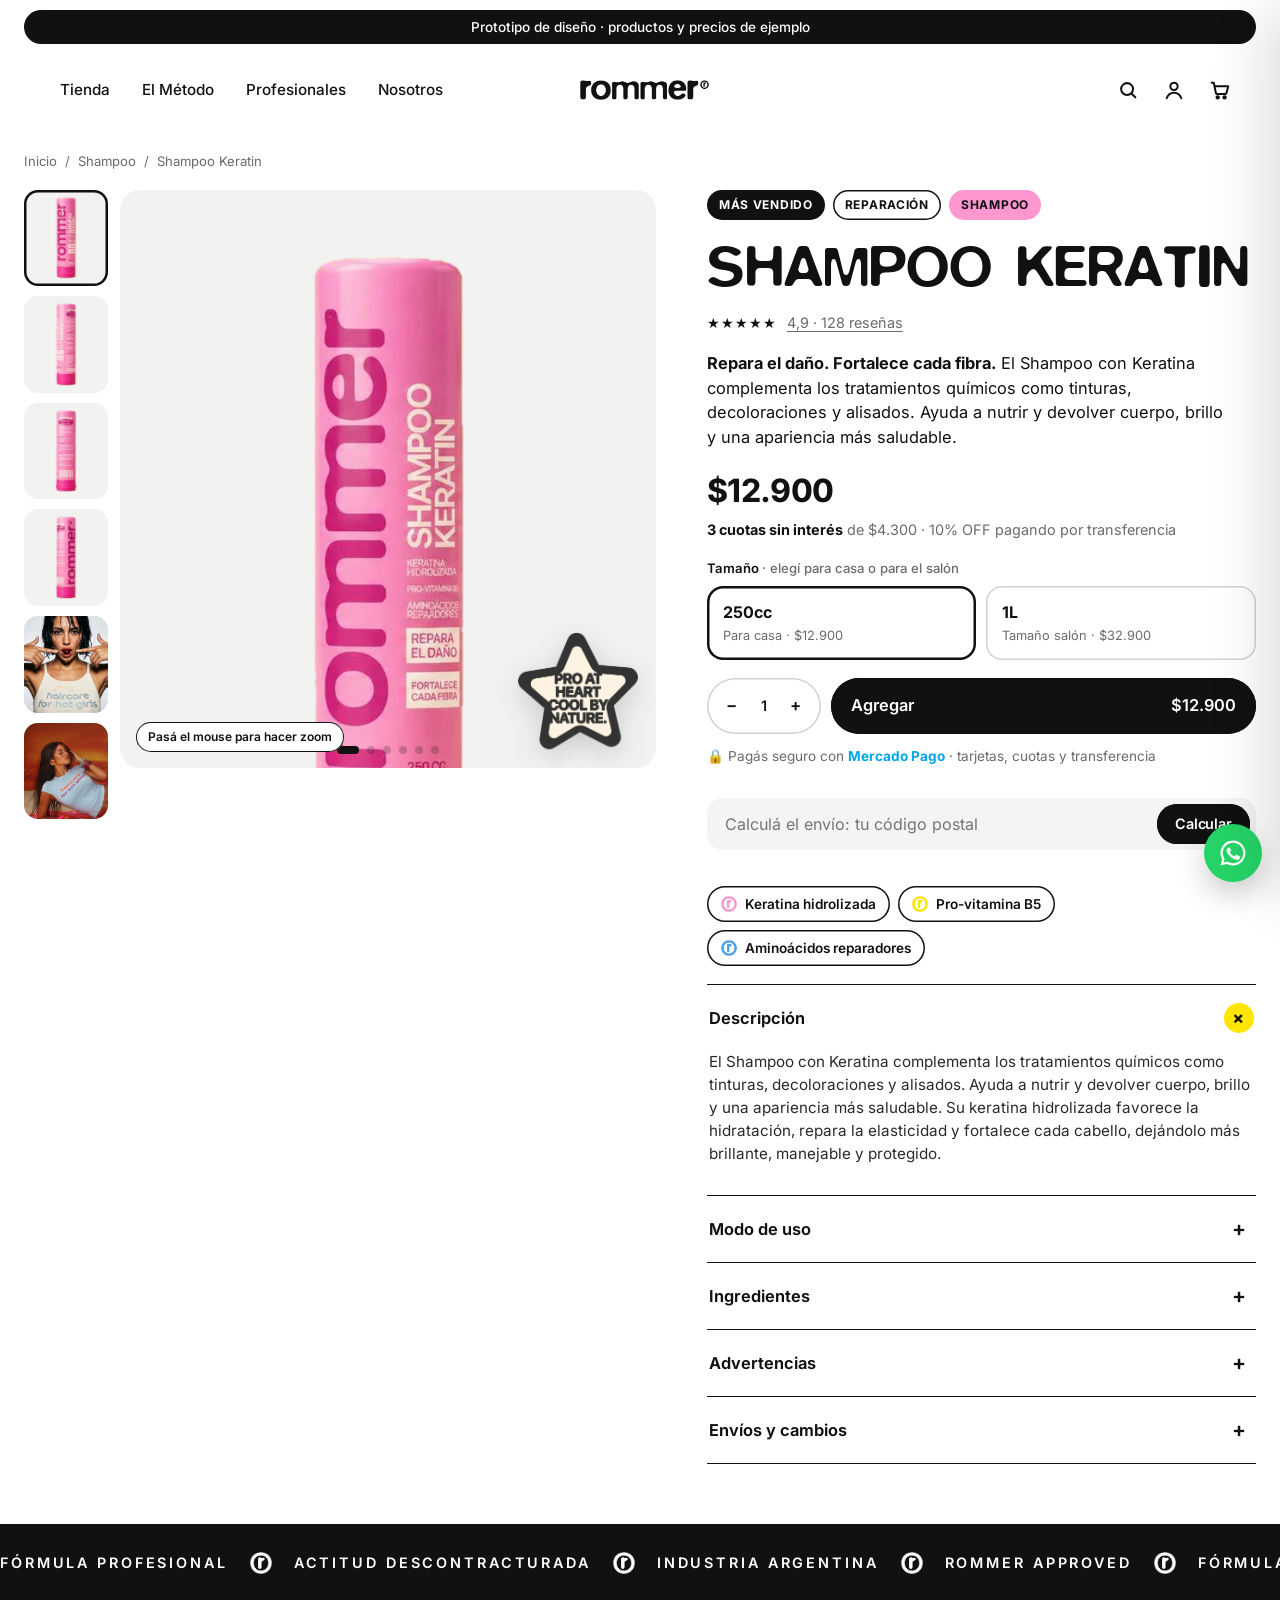
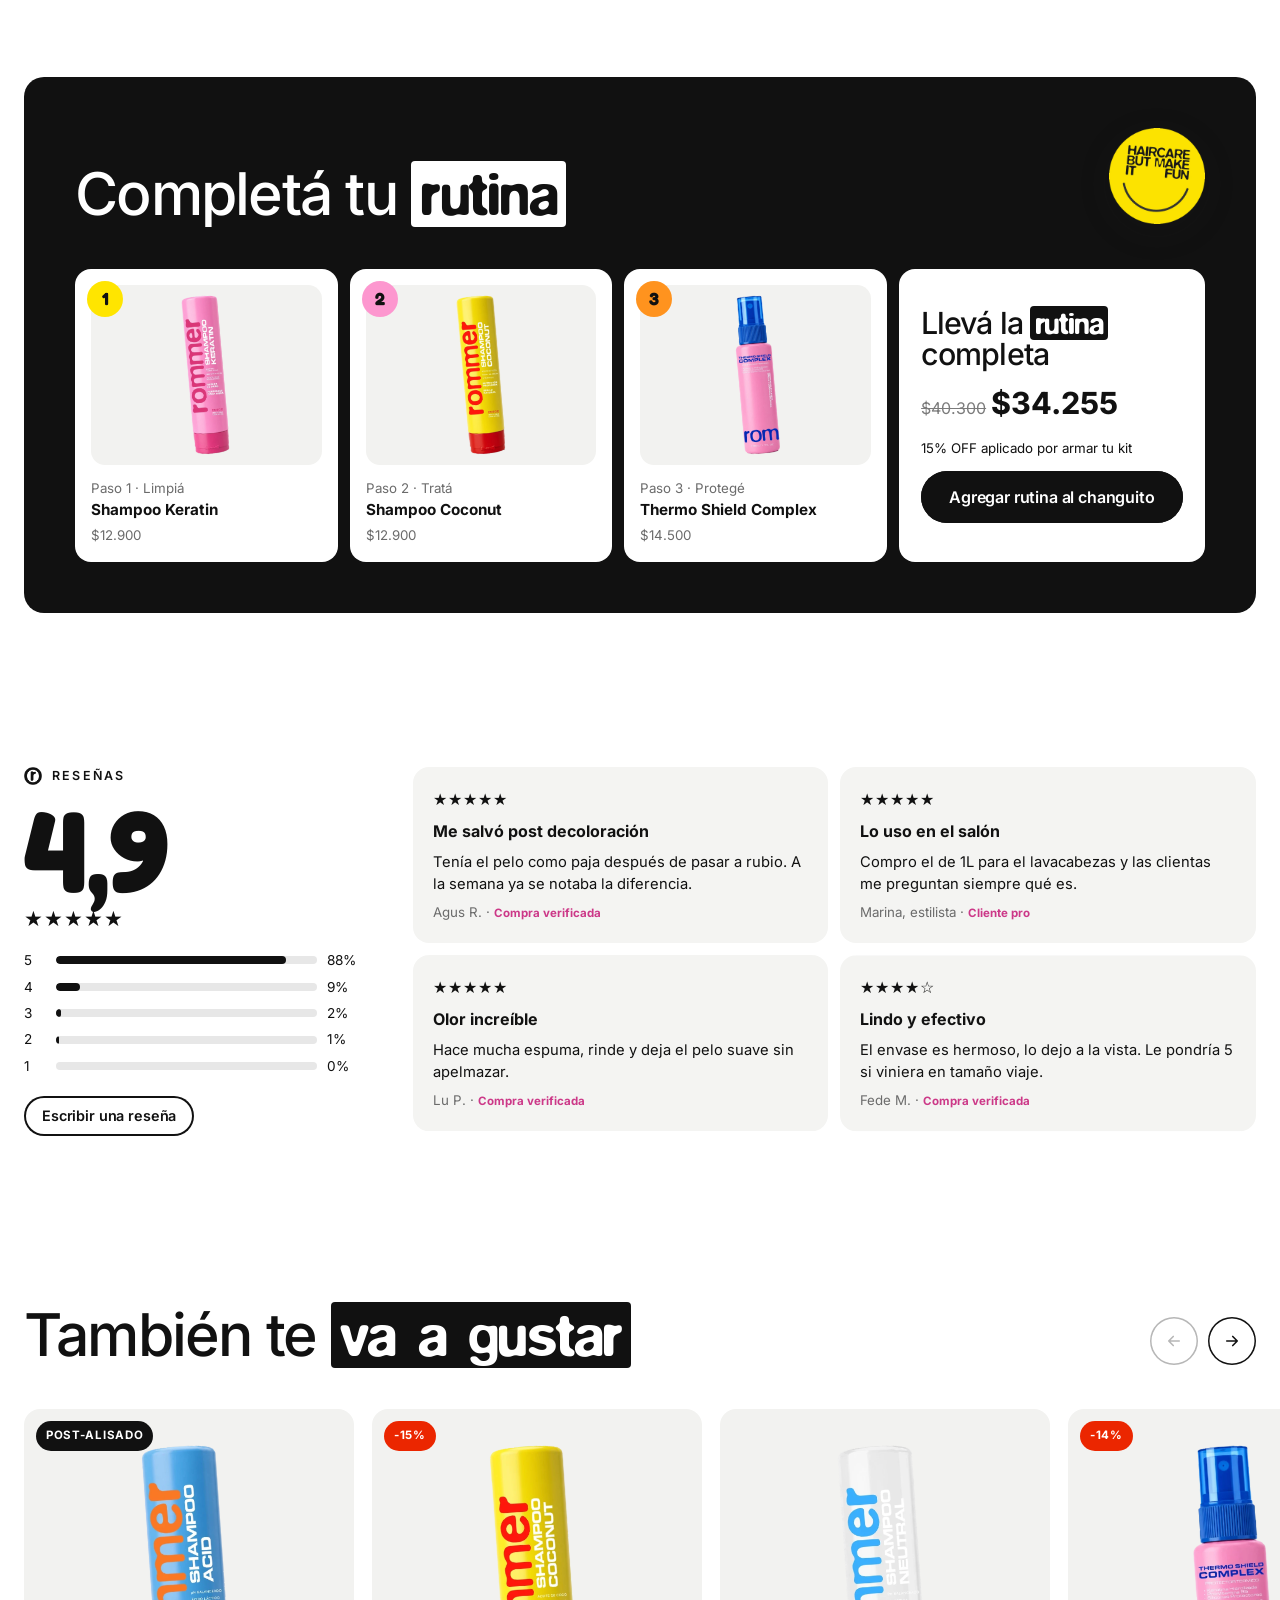
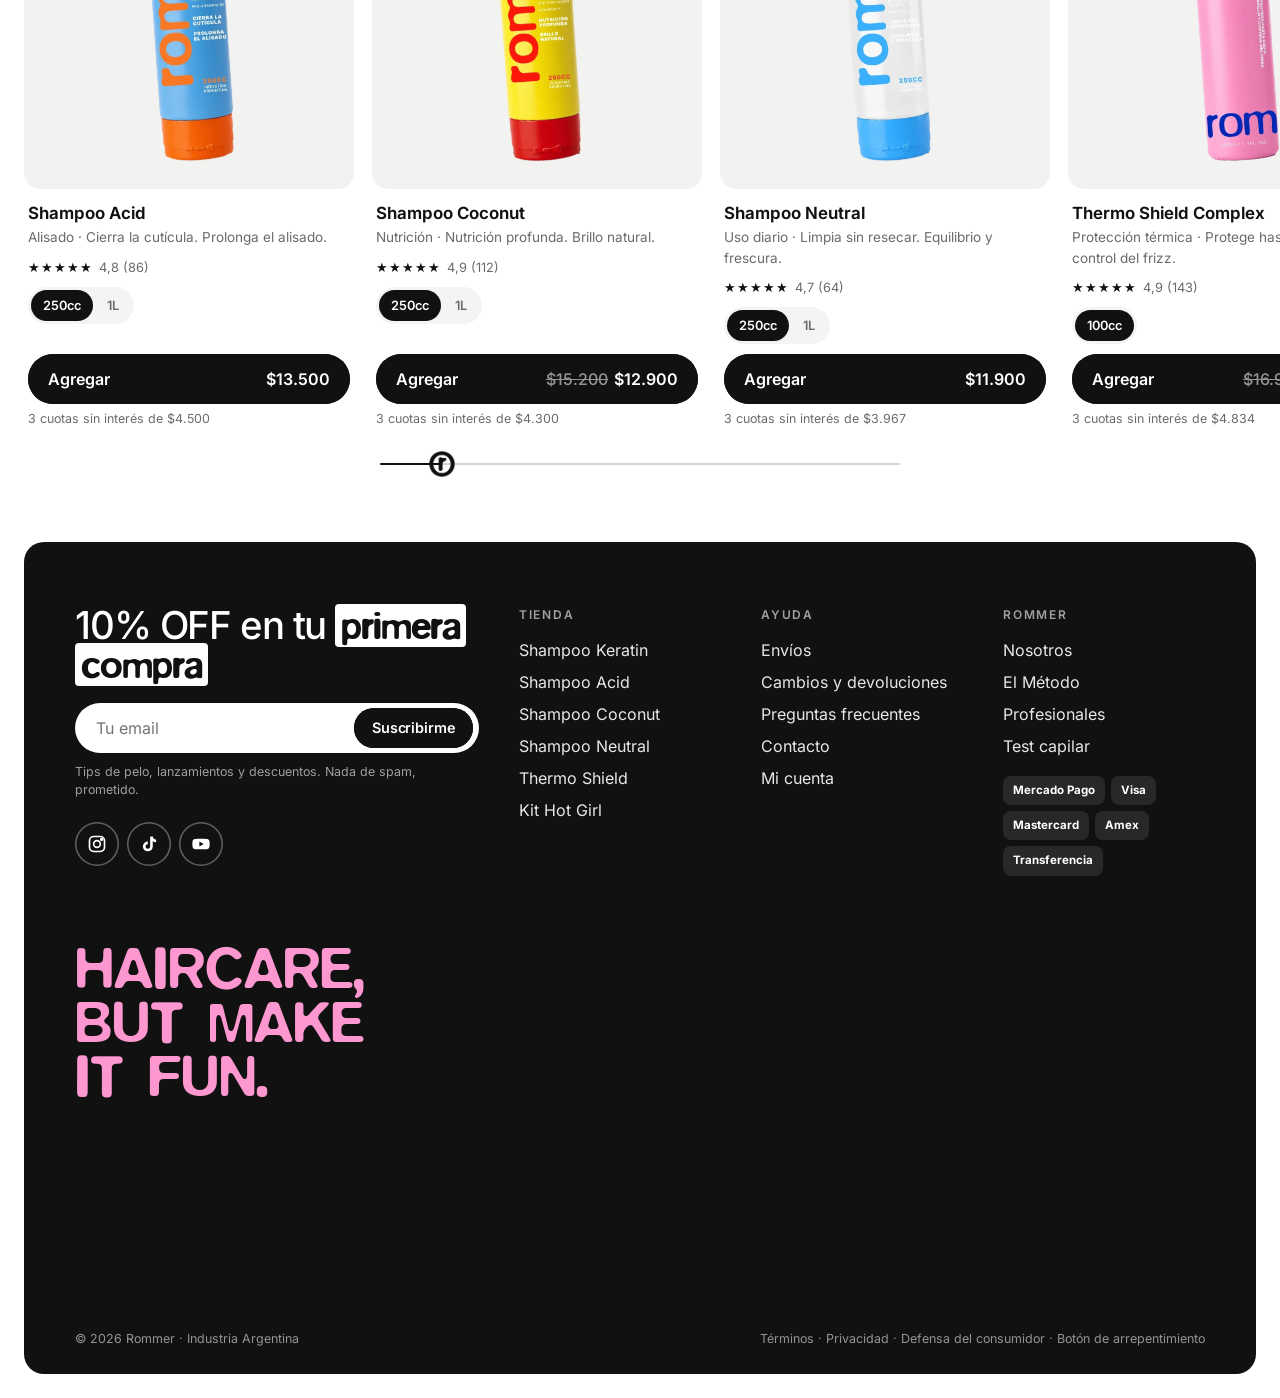
==== commit 02f982bc: "Add files via upload" ====
--- a/producto.html
+++ b/producto.html
@@ -18,7 +18,7 @@
 <div class="announce" role="region" aria-label="Novedades">
   <div class="announce__pill">
     <p class="announce__msg">Prototipo de diseño · productos y precios de ejemplo</p>
-    <p class="announce__msg">Haircare for hotgirls ✦ Envío gratis desde $50.000 :)</p>
+    <p class="announce__msg">Envío gratis en compras desde $50.000 :)</p>
     <p class="announce__msg">3 cuotas sin interés con todas las tarjetas</p>
     <p class="announce__msg">Armá tu kit: 3 productos 15% OFF · 4 productos 20% OFF</p>
   </div>
@@ -185,7 +185,7 @@
       <div><h4>Rommer</h4><ul><li><a href="#">Nosotros</a></li><li><a href="index.html#metodo">El Método</a></li><li><a href="index.html#profesionales">Profesionales</a></li><li><a href="#" class="js-quiz">Test capilar</a></li></ul>
         <div class="pay"><span>Mercado Pago</span><span>Visa</span><span>Mastercard</span><span>Amex</span><span>Transferencia</span></div></div>
     </div>
-    <p class="footer__tag"><span class="r-dot"></span> Haircare for hotgirls</p>
+    <p class="footer__tag display">Haircare,<br>but make<br>it fun.</p>
     <div class="footer__word" aria-hidden="true"><span class="js-wordmark"></span></div>
     <div class="footer__legal"><span>© 2026 Rommer · Industria Argentina</span><span>Términos · Privacidad · Defensa del consumidor · Botón de arrepentimiento</span></div>
   </div>
--- a/rommer.css
+++ b/rommer.css
@@ -1055,3 +1055,15 @@
   .hero--full .hero__media img { object-position: 72% 40%; }
   .hero--full .hero__media::after { background: linear-gradient(180deg, #E9E9E7 0%, rgba(233,233,231,0) 22%); }
 }
+
+/* Footer: frase en tres líneas */
+.footer__tag { display: block; line-height: .92; font-size: clamp(2rem, 4.6vw, 4.4rem); }
+
+/* Stickers originales */
+.sticker img { width: 100%; height: auto; display: block; pointer-events: none; user-select: none; }
+.hero__badge { width: clamp(120px, 11.5vw, 170px); }
+.kit__burst { width: 120px; }
+@media (max-width: 900px) { .kit__burst { width: 86px; } }
+.sticker > img, .pro__media .sticker > img, .star-prod__bottle .sticker > img, .polaroid .sticker > img, .duo__card .sticker > img, .spot .sticker > img, .hotgirls__media .sticker > img {
+  position: static !important; inset: auto !important; width: 100% !important; height: auto !important; max-width: none; opacity: 1 !important; transform: none !important; filter: none !important; object-fit: contain;
+}
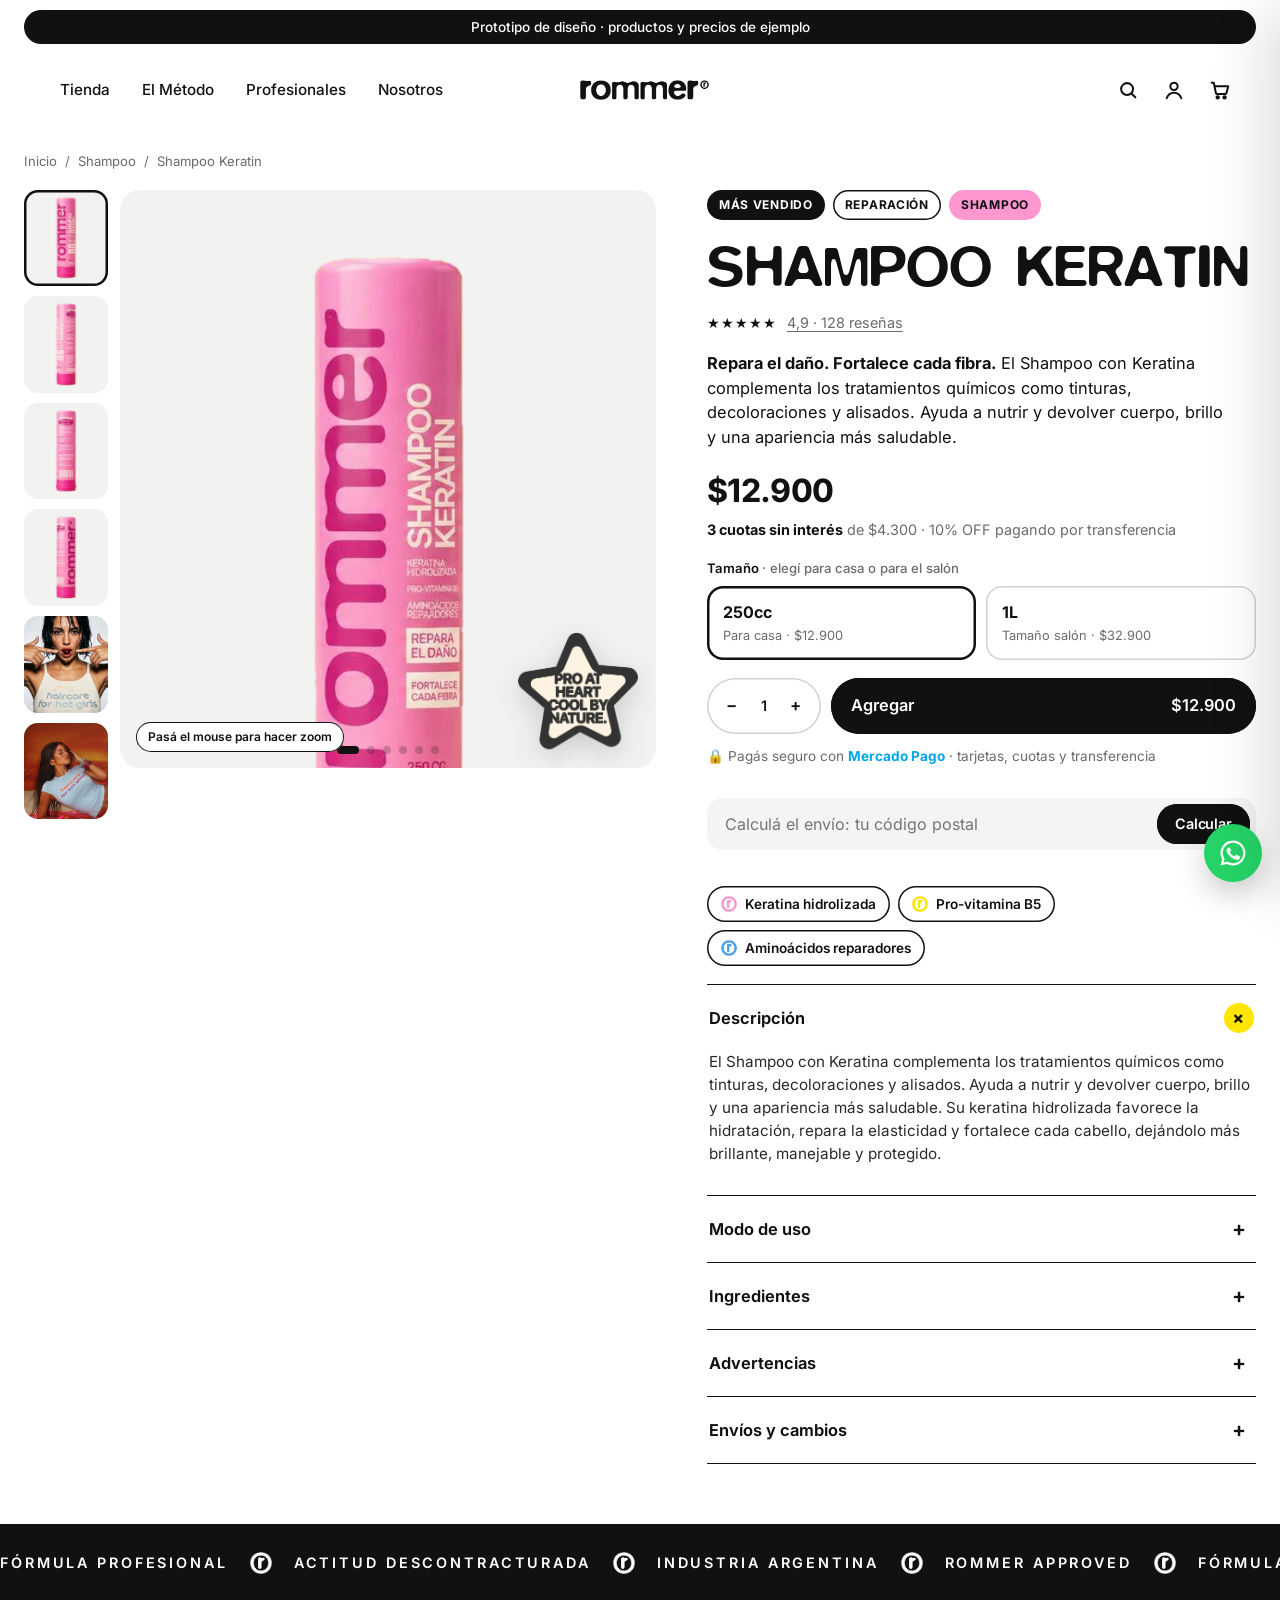
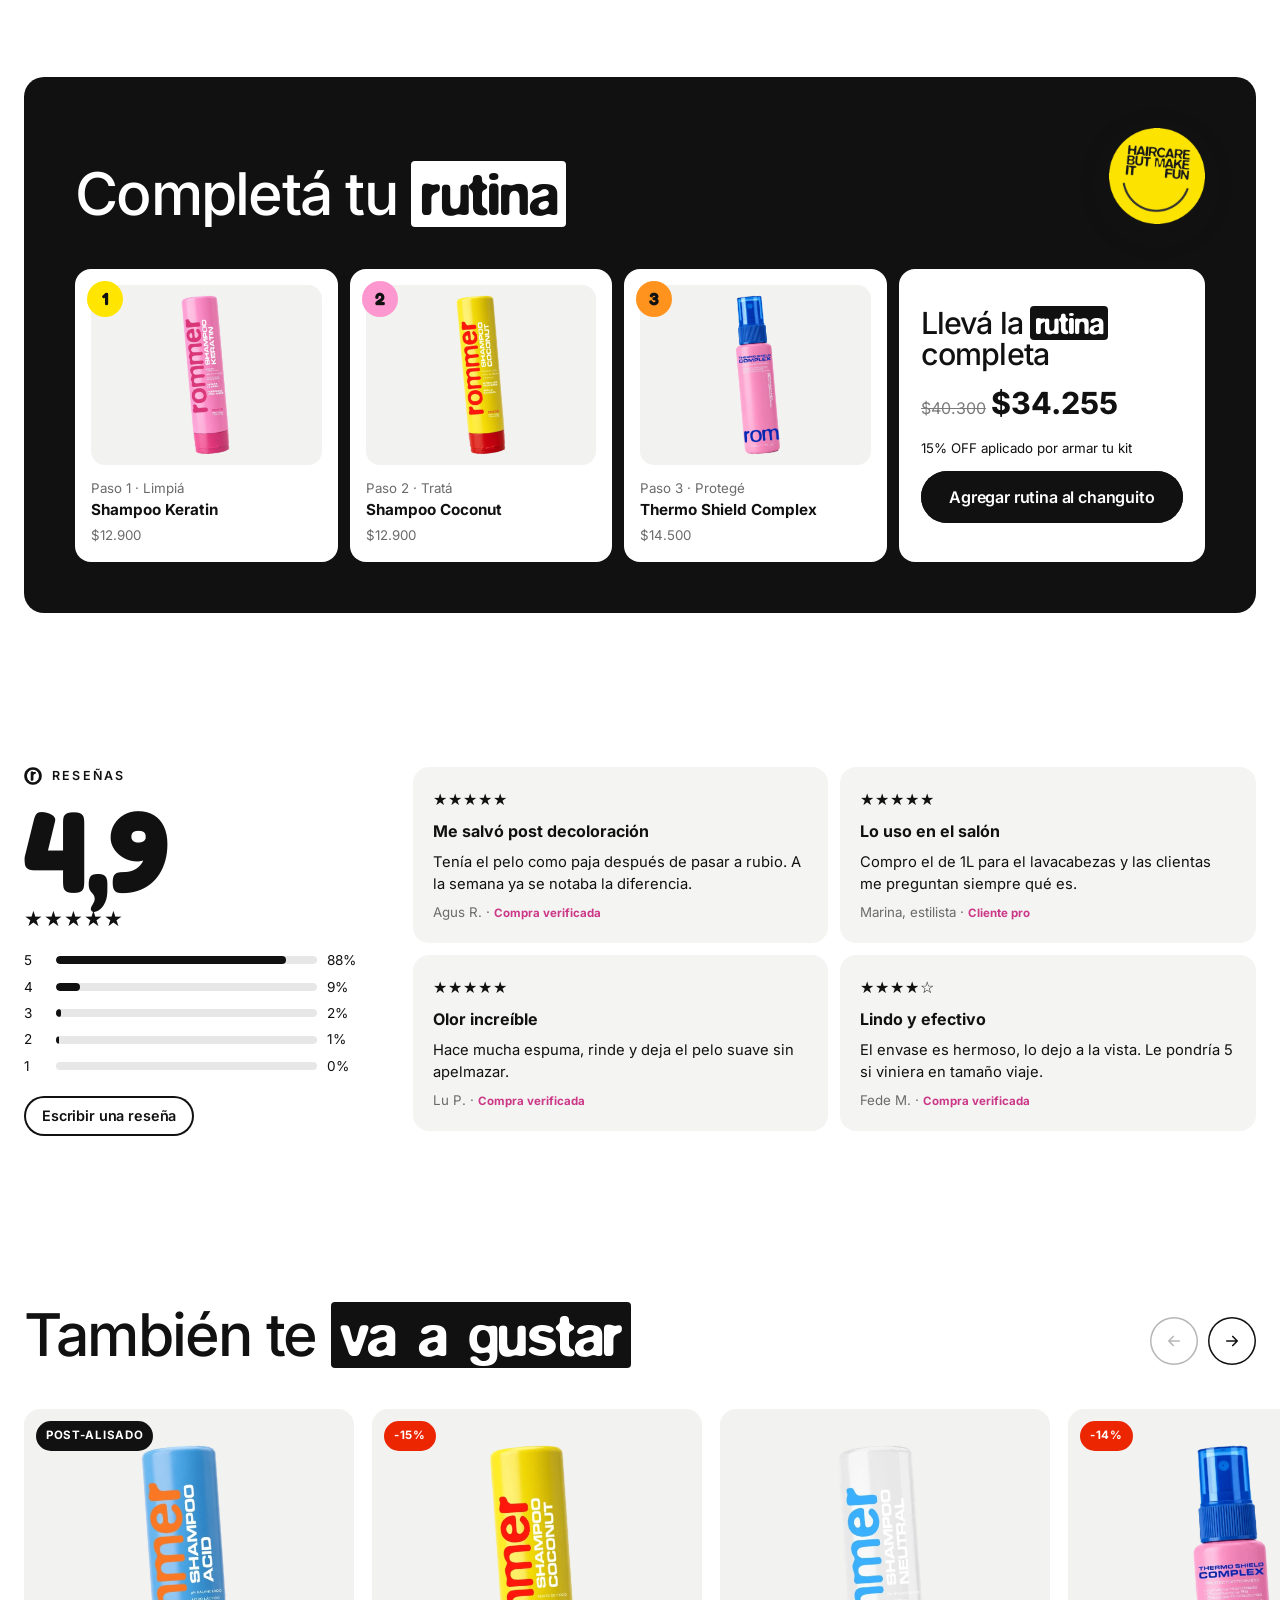
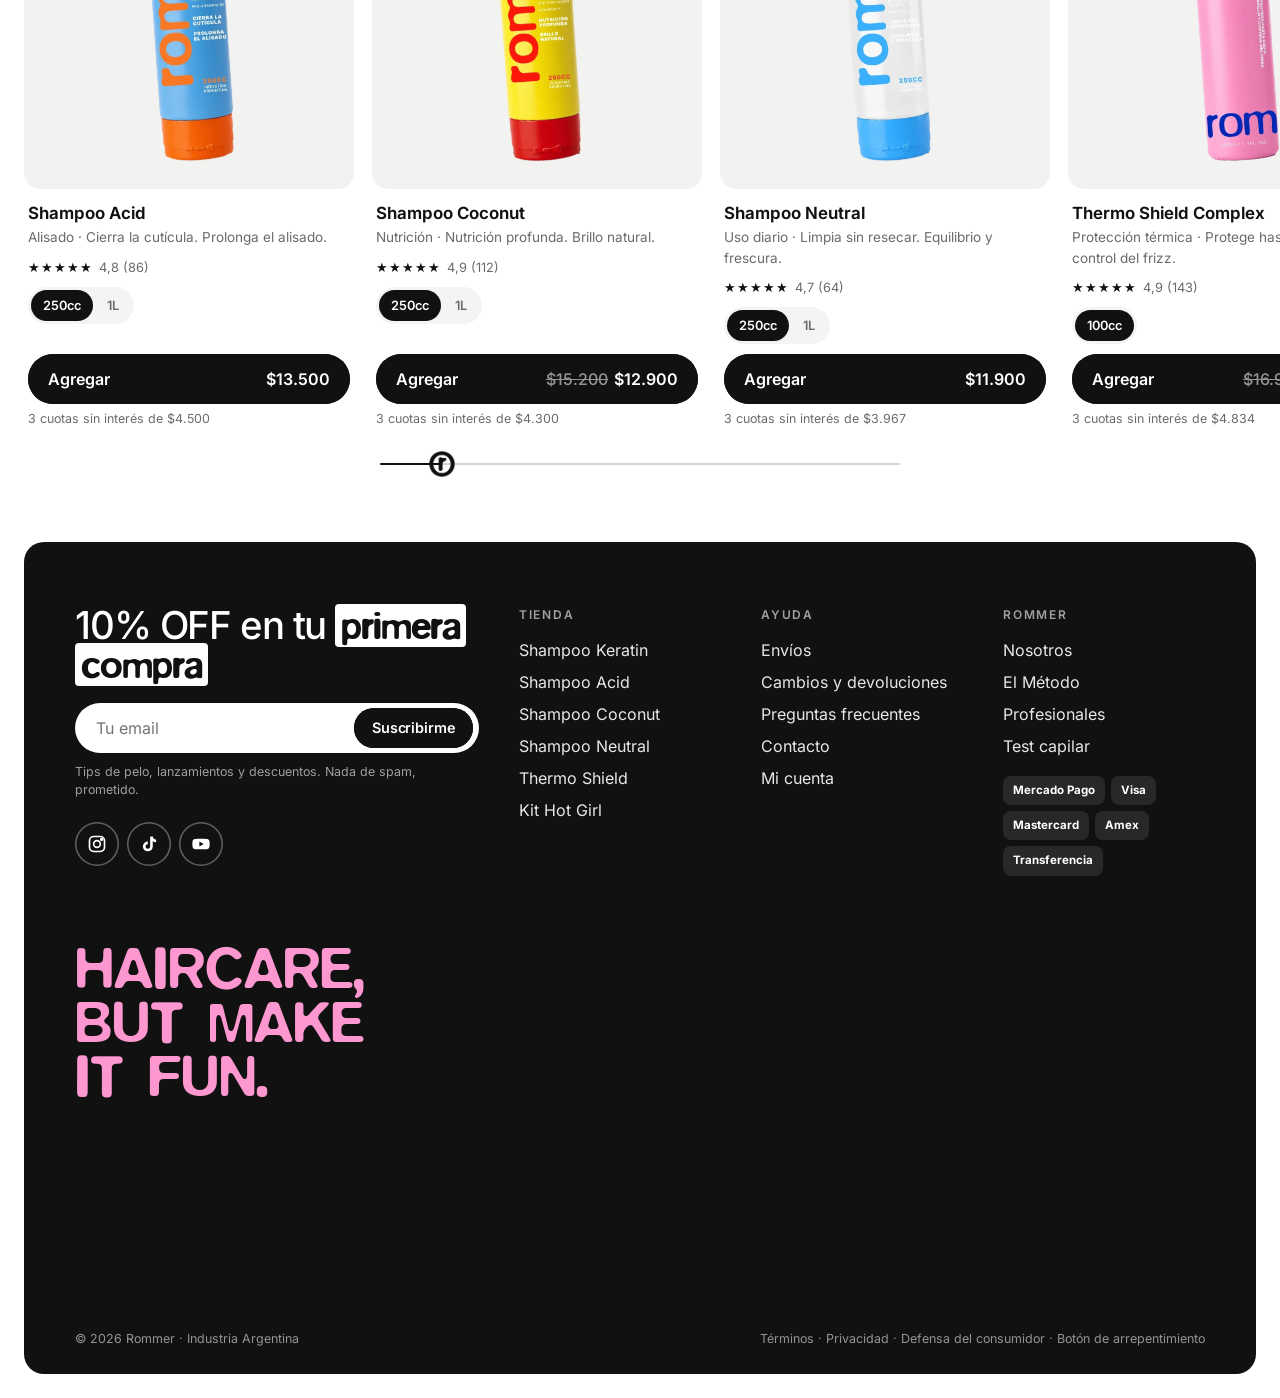
==== commit 61a76099: "Add files via upload" ====
--- a/producto.html
+++ b/producto.html
@@ -10,7 +10,7 @@
 <link rel="preload" href="inter-latin-wght-normal.woff2" as="font" type="font/woff2" crossorigin>
 <link rel="stylesheet" href="swiper-bundle.min.css">
 <link rel="stylesheet" href="lenis.css">
-<link rel="stylesheet" href="rommer.css">
+<link rel="stylesheet" href="rommer.css?v=6">
 </head>
 <body data-page="product">
 
@@ -215,6 +215,6 @@
 <script src="ScrollTrigger.min.js"></script>
 <script src="lenis.min.js"></script>
 <script src="swiper-bundle.min.js"></script>
-<script src="rommer.js"></script>
+<script src="rommer.js?v=5"></script>
 </body>
 </html>
--- a/rommer.css
+++ b/rommer.css
@@ -1067,3 +1067,6 @@
 .sticker > img, .pro__media .sticker > img, .star-prod__bottle .sticker > img, .polaroid .sticker > img, .duo__card .sticker > img, .spot .sticker > img, .hotgirls__media .sticker > img {
   position: static !important; inset: auto !important; width: 100% !important; height: auto !important; max-width: none; opacity: 1 !important; transform: none !important; filter: none !important; object-fit: contain;
 }
+
+/* rommer's Club: palabra de marca en Blur, en la banda negra */
+.mix em.brand-word { font-family: var(--f-display); font-style: normal; font-weight: 600; text-transform: none; letter-spacing: 0; }
